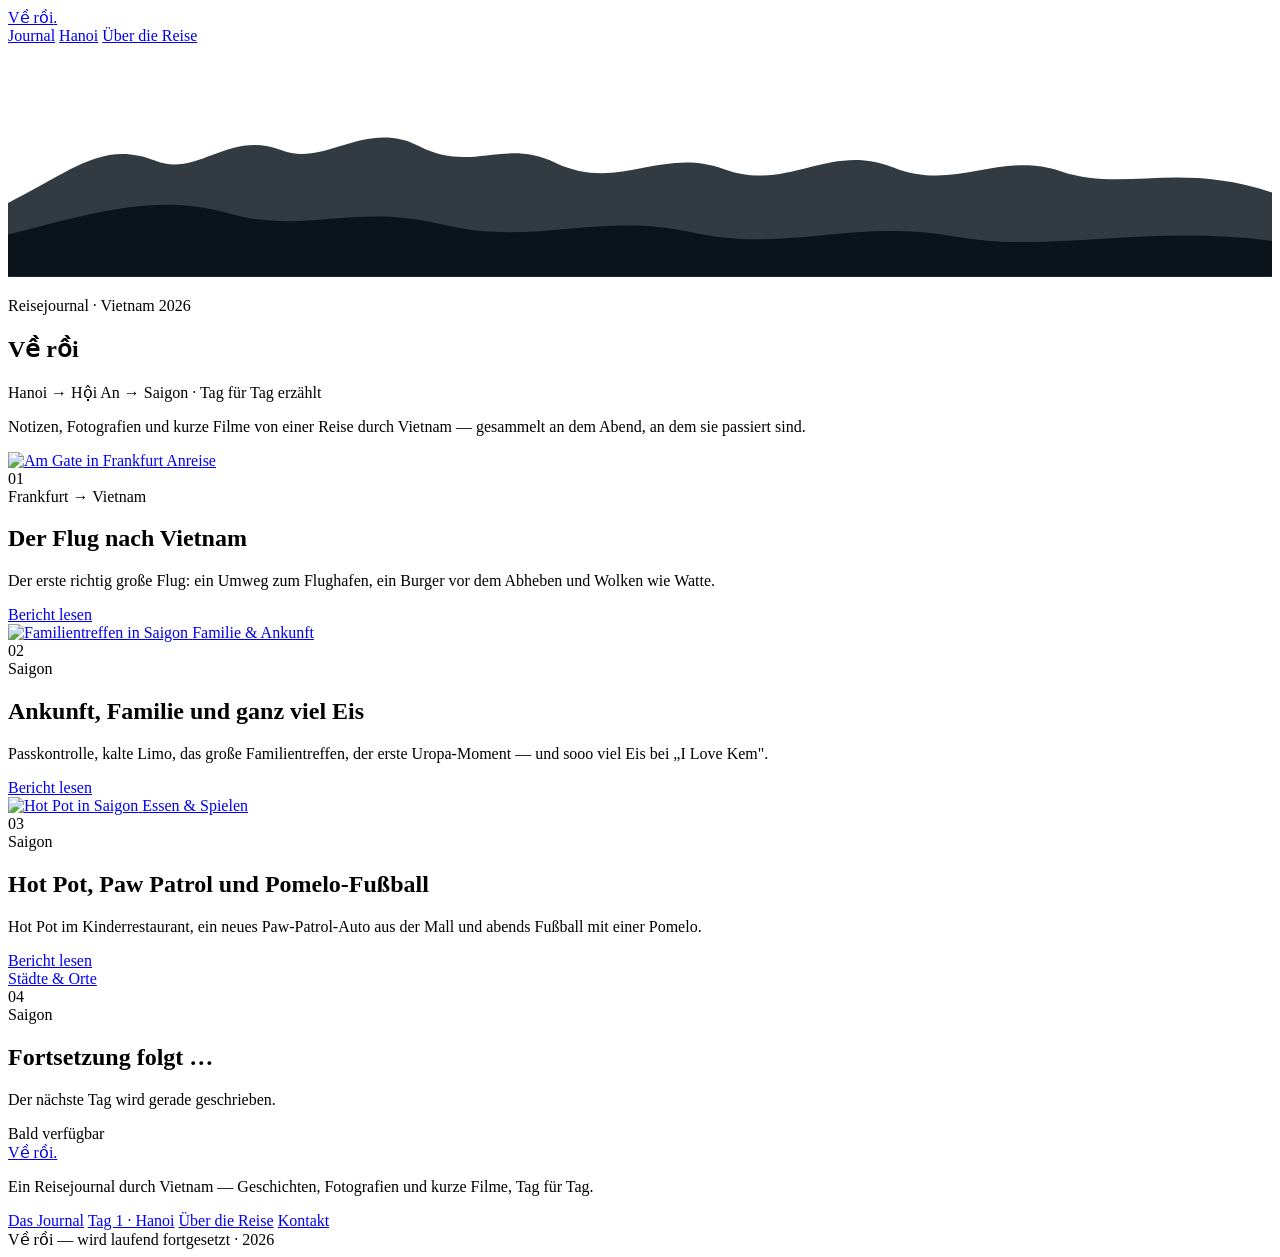
==== index.html @ bb42145f "Rename index 2.html to index.html" ====
<!DOCTYPE html>
<html lang="de">
<head>
<meta charset="UTF-8">
<meta name="viewport" content="width=device-width, initial-scale=1.0">
<title>Về rồi — Ein Reisejournal aus Vietnam</title>
<meta name="description" content="Tag für Tag durch Vietnam — Geschichten, Fotografien und kurze Filme von unterwegs.">
<link rel="stylesheet" href="style.css">
</head>
<body>

<header class="site-header">
  <div class="header-inner">
    <a class="wordmark" href="index.html">Về rồi<span class="dot">.</span></a>
    <nav class="main-nav">
      <a href="#journal">Journal</a>
      <a href="day-01.html">Hanoi</a>
      <a href="#footer">Über die Reise</a>
    </nav>
  </div>
</header>

<section class="hero">
  <div class="hero-figure">
    <svg class="karst" viewBox="0 0 1200 220" preserveAspectRatio="xMidYMax slice" xmlns="http://www.w3.org/2000/svg">
      <path d="M0,220 L0,150 C60,120 90,90 140,110 C180,126 210,80 260,100 C300,116 340,70 390,96 C440,122 470,88 520,112 C580,140 620,96 680,118 C740,140 780,92 840,116 C900,140 940,100 1000,120 C1060,140 1110,110 1200,140 L1200,220 Z" fill="#0F1922" opacity="0.85"/>
      <path d="M0,220 L0,180 C80,160 140,140 210,160 C280,180 330,150 410,170 C500,192 560,158 650,178 C740,198 800,164 900,182 C990,198 1080,170 1200,186 L1200,220 Z" fill="#0B141B"/>
    </svg>
  </div>
  <div class="hero-caption">
    <p class="eyebrow">Reisejournal · Vietnam 2026</p>
    <h1>Về rồi</h1>
    <p class="place-date">Hanoi → Hội An → Saigon · Tag für Tag erzählt</p>
  </div>
</section>

<section class="intro wrap">
  <p>Notizen, Fotografien und kurze Filme von einer Reise durch Vietnam — gesammelt an dem Abend, an dem sie passiert sind.</p>
  <div class="rule-sm"></div>
</section>

<main class="wrap journal" id="journal">

  <article class="journal-item">
    <a class="ji-figure tone-a" href="day-01.html">
      <img src="tag01-flughafen-gate.jpg" alt="Am Gate in Frankfurt">
      <span class="tagcap">Anreise</span>
    </a>
    <div class="ji-body">
      <div class="ji-num">01</div>
      <div class="ji-place">Frankfurt → Vietnam</div>
      <h2>Der Flug nach Vietnam</h2>
      <p>Der erste richtig große Flug: ein Umweg zum Flughafen, ein Burger vor dem Abheben und Wolken wie Watte.</p>
      <a class="read-link" href="day-01.html">Bericht lesen</a>
    </div>
  </article>

  <article class="journal-item">
    <a class="ji-figure tone-b" href="day-02.html">
      <img src="tag02-familientreffen.jpg" alt="Familientreffen in Saigon">
      <span class="tagcap">Familie & Ankunft</span>
    </a>
    <div class="ji-body">
      <div class="ji-num">02</div>
      <div class="ji-place">Saigon</div>
      <h2>Ankunft, Familie und ganz viel Eis</h2>
      <p>Passkontrolle, kalte Limo, das große Familientreffen, der erste Uropa-Moment — und sooo viel Eis bei „I Love Kem".</p>
      <a class="read-link" href="day-02.html">Bericht lesen</a>
    </div>
  </article>

  <article class="journal-item">
    <a class="ji-figure tone-c" href="day-03.html">
      <img src="tag03-hotpot-dampf.jpg" alt="Hot Pot in Saigon">
      <span class="tagcap">Essen & Spielen</span>
    </a>
    <div class="ji-body">
      <div class="ji-num">03</div>
      <div class="ji-place">Saigon</div>
      <h2>Hot Pot, Paw Patrol und Pomelo-Fußball</h2>
      <p>Hot Pot im Kinderrestaurant, ein neues Paw-Patrol-Auto aus der Mall und abends Fußball mit einer Pomelo.</p>
      <a class="read-link" href="day-03.html">Bericht lesen</a>
    </div>
  </article>

  <article class="journal-item">
    <a class="ji-figure tone-a" href="#"><span class="tagcap">Städte & Orte</span></a>
    <div class="ji-body">
      <div class="ji-num">04</div>
      <div class="ji-place">Saigon</div>
      <h2>Fortsetzung folgt …</h2>
      <p>Der nächste Tag wird gerade geschrieben.</p>
      <span class="read-link soon">Bald verfügbar</span>
    </div>
  </article>

</main>

<footer class="site-footer" id="footer">
  <div class="footer-inner">
    <div>
      <a class="wordmark" href="index.html">Về rồi<span style="color:var(--gold)">.</span></a>
      <p>Ein Reisejournal durch Vietnam — Geschichten, Fotografien und kurze Filme, Tag für Tag.</p>
    </div>
    <div class="footer-links">
      <a href="#journal">Das Journal</a>
      <a href="day-01.html">Tag 1 · Hanoi</a>
      <a href="#">Über die Reise</a>
      <a href="#">Kontakt</a>
    </div>
  </div>
  <div class="footer-bottom">Về rồi — wird laufend fortgesetzt · 2026</div>
</footer>

<script src="main.js"></script>
</body>
</html>
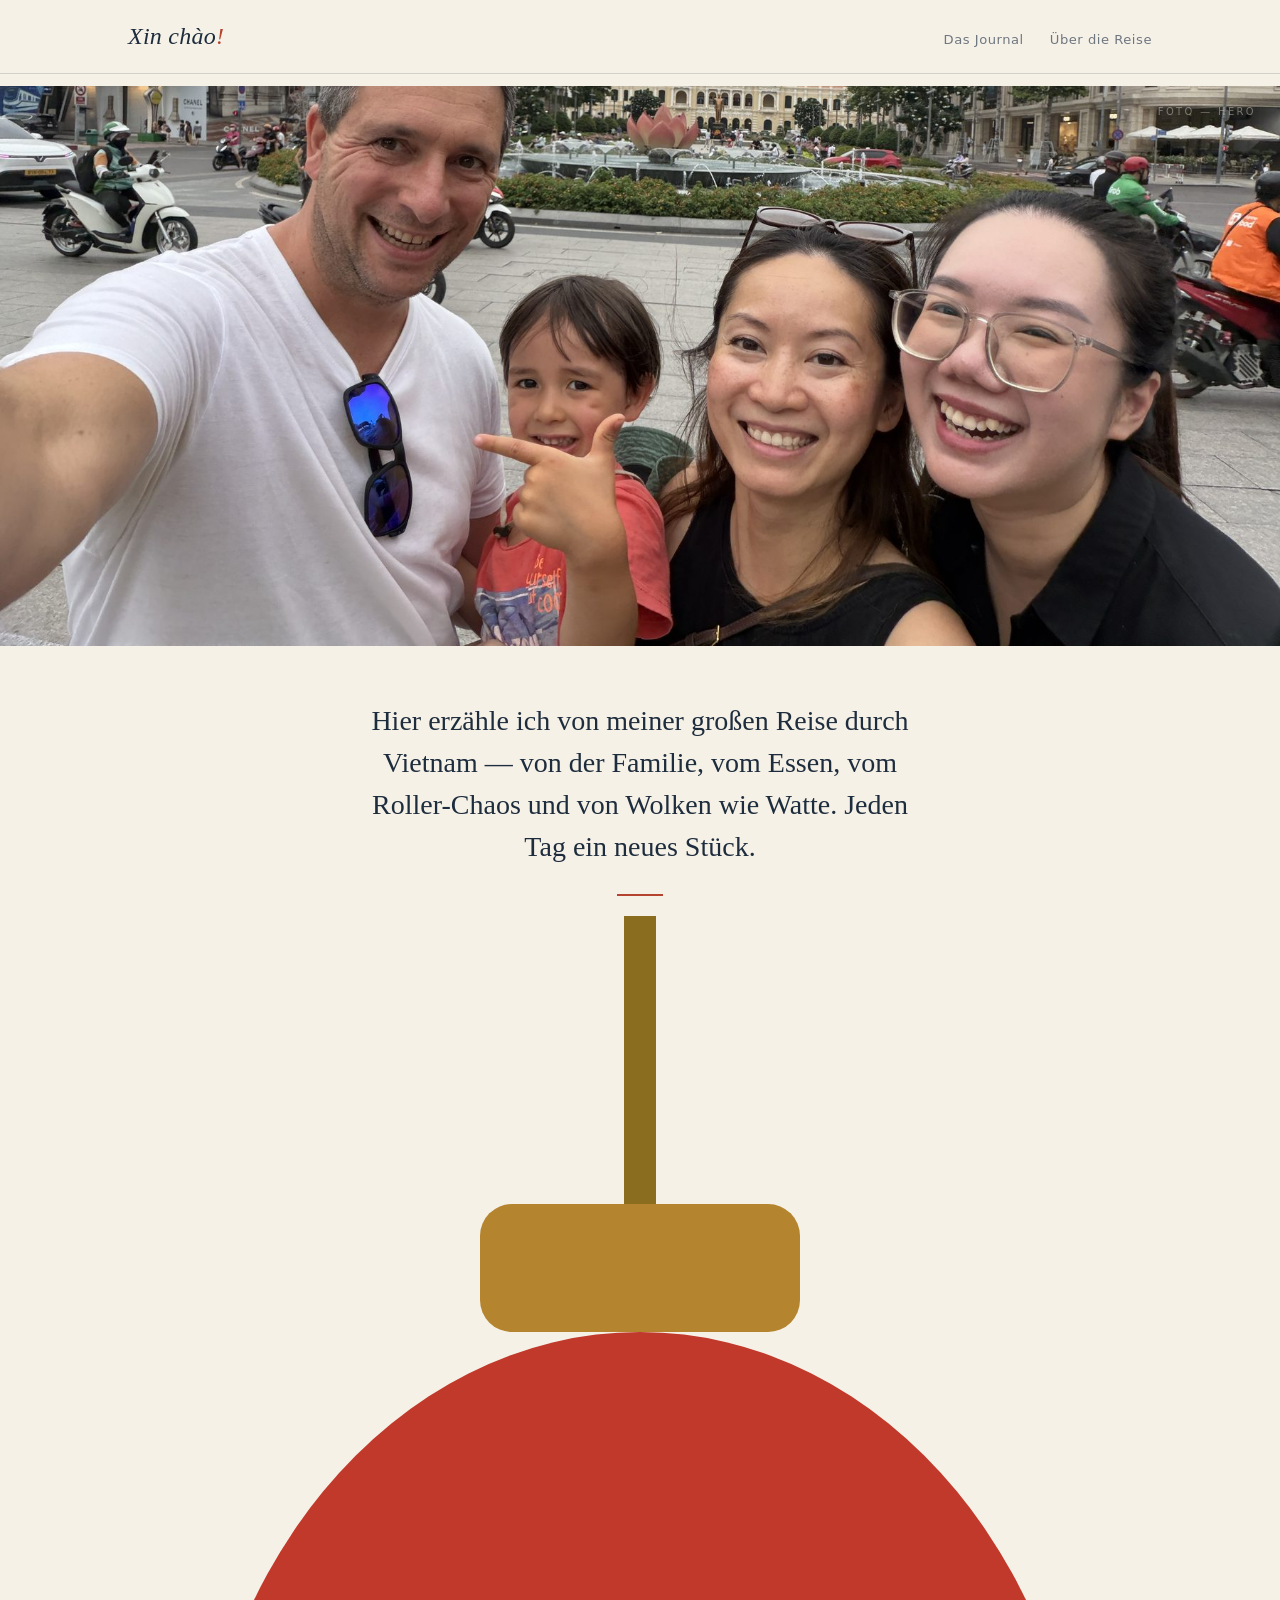
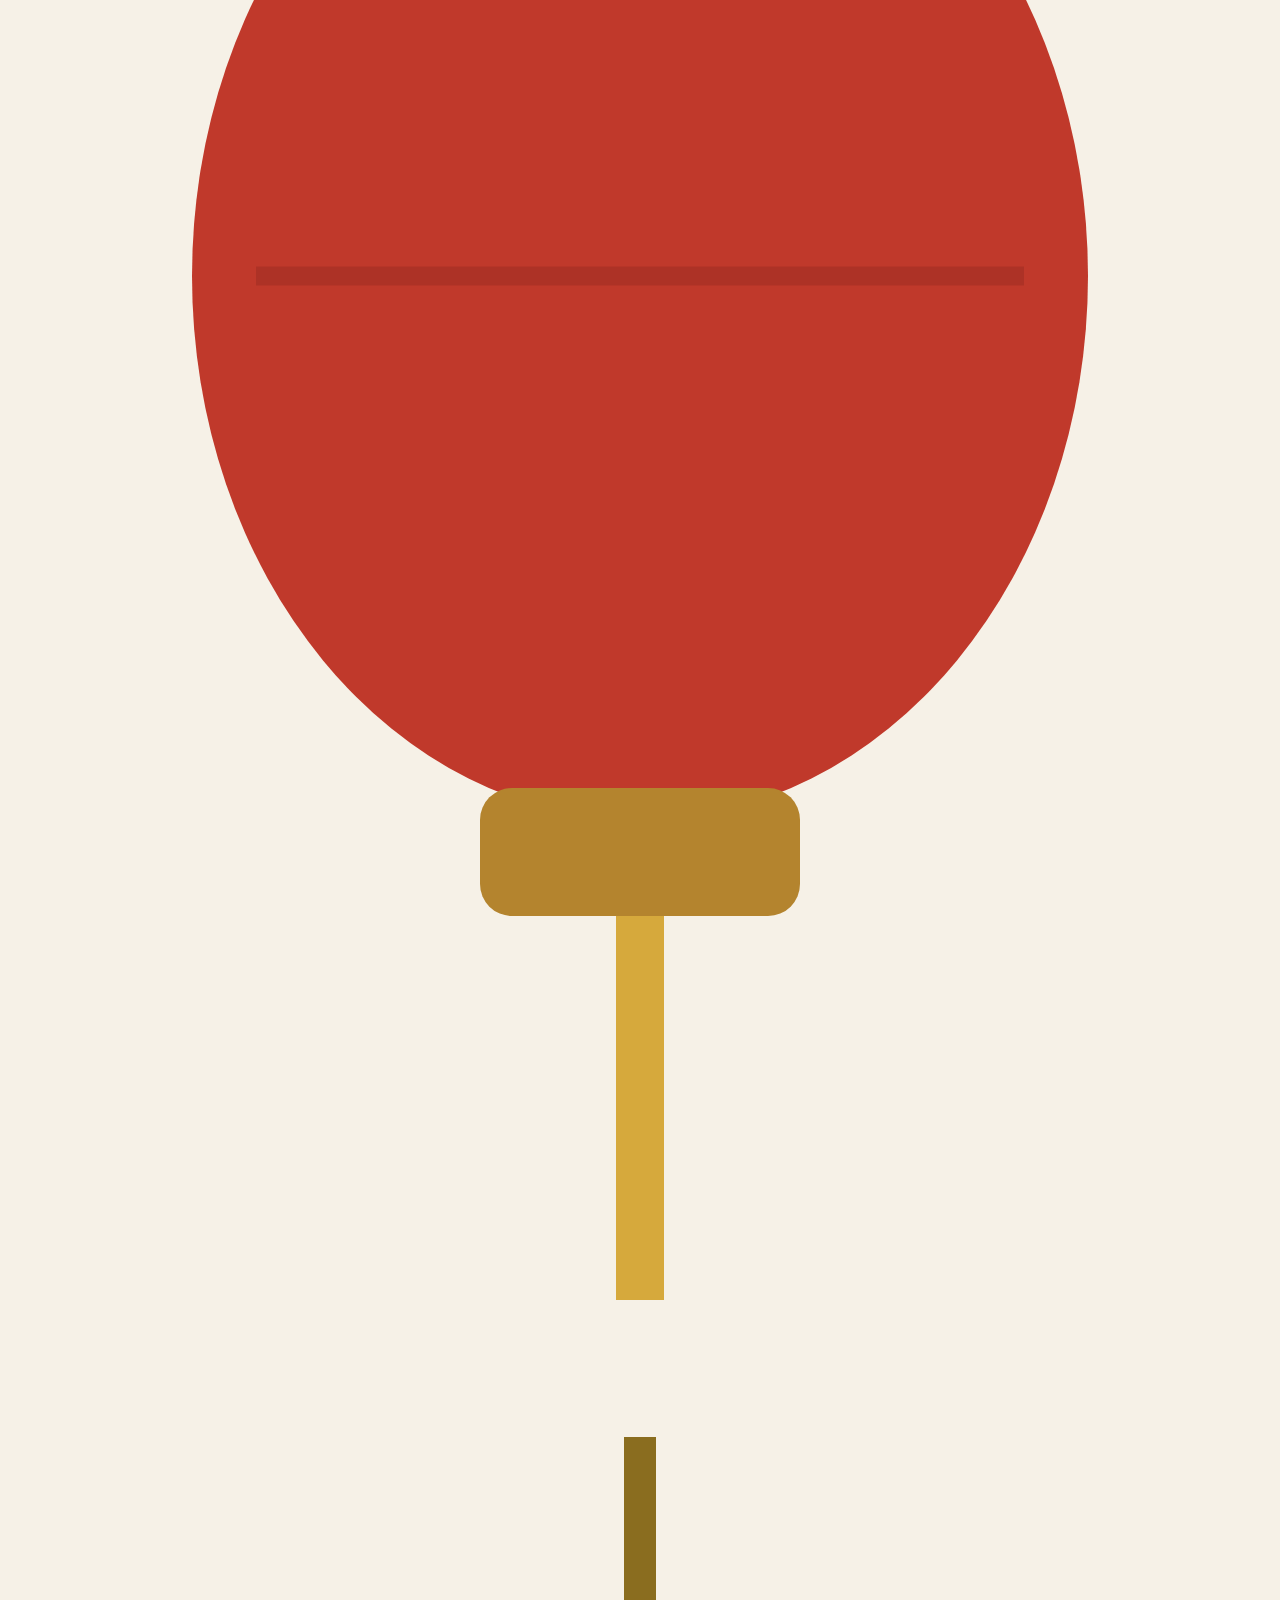
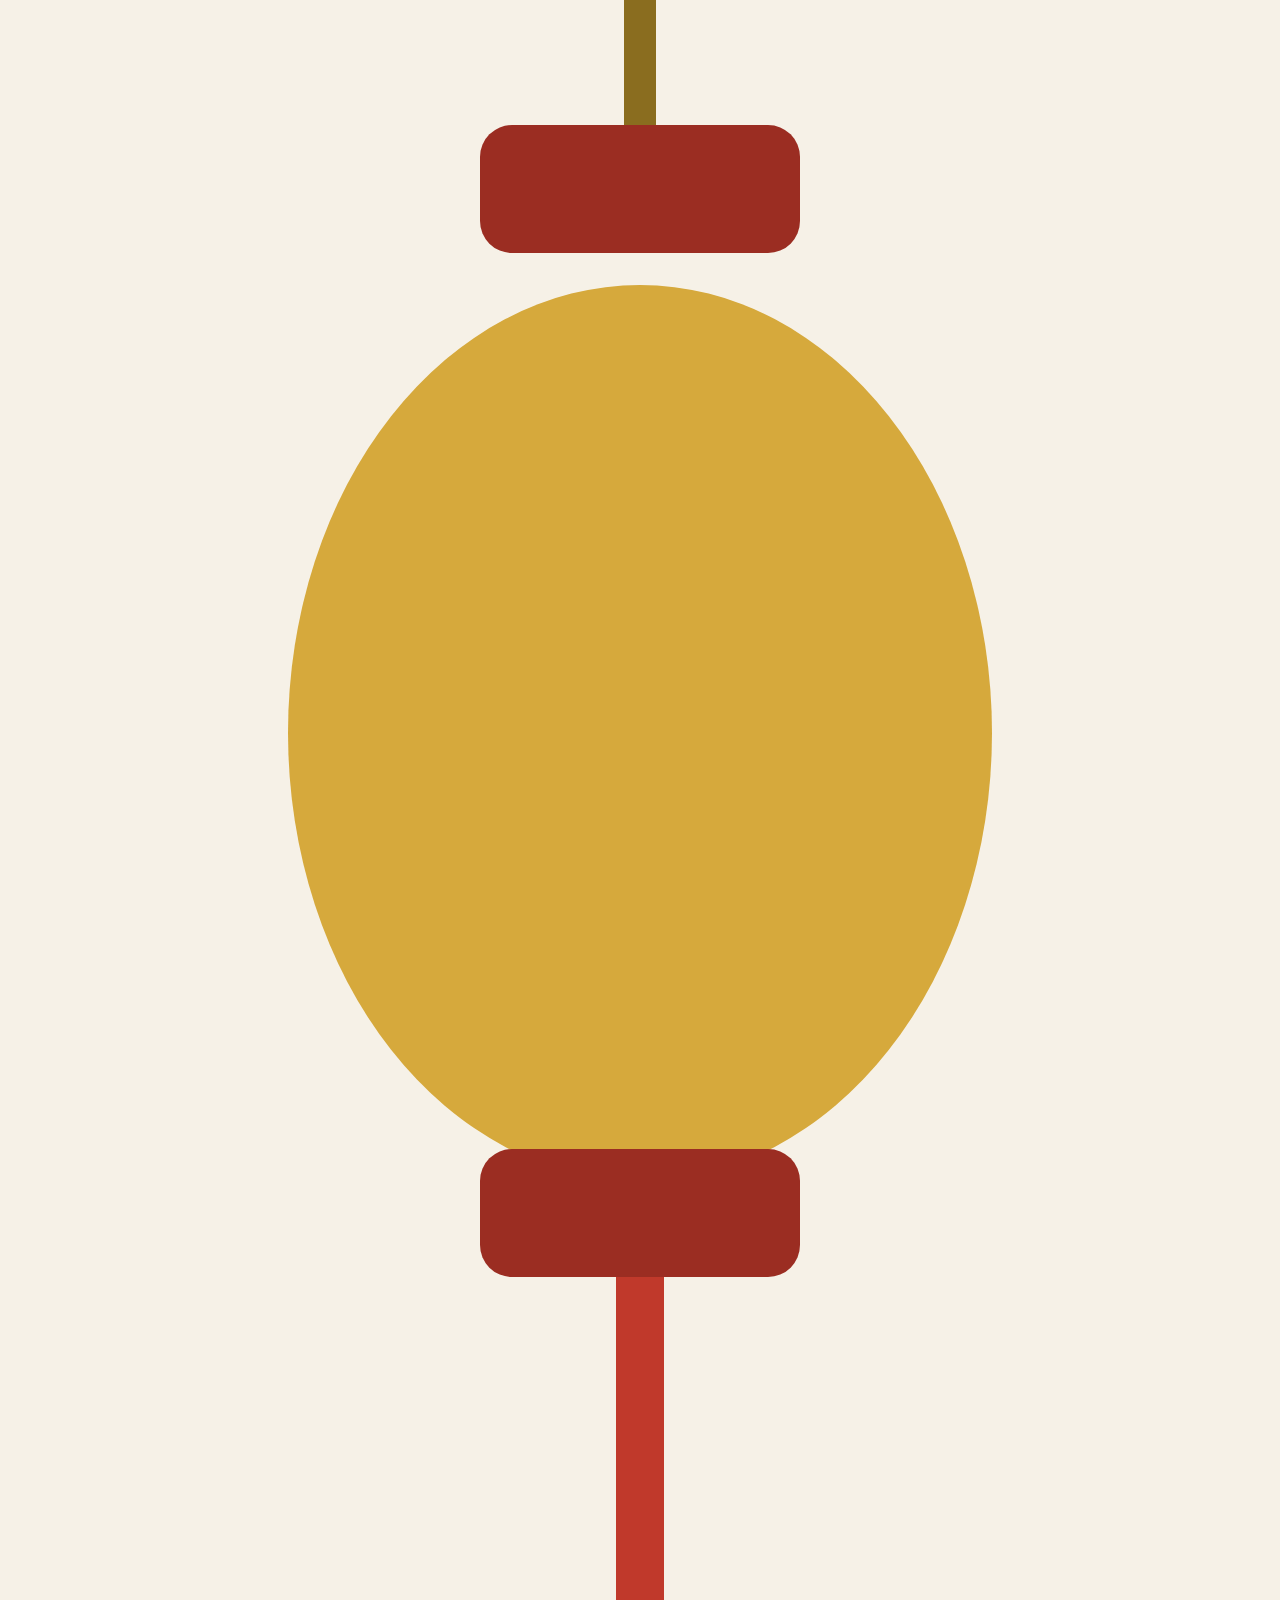
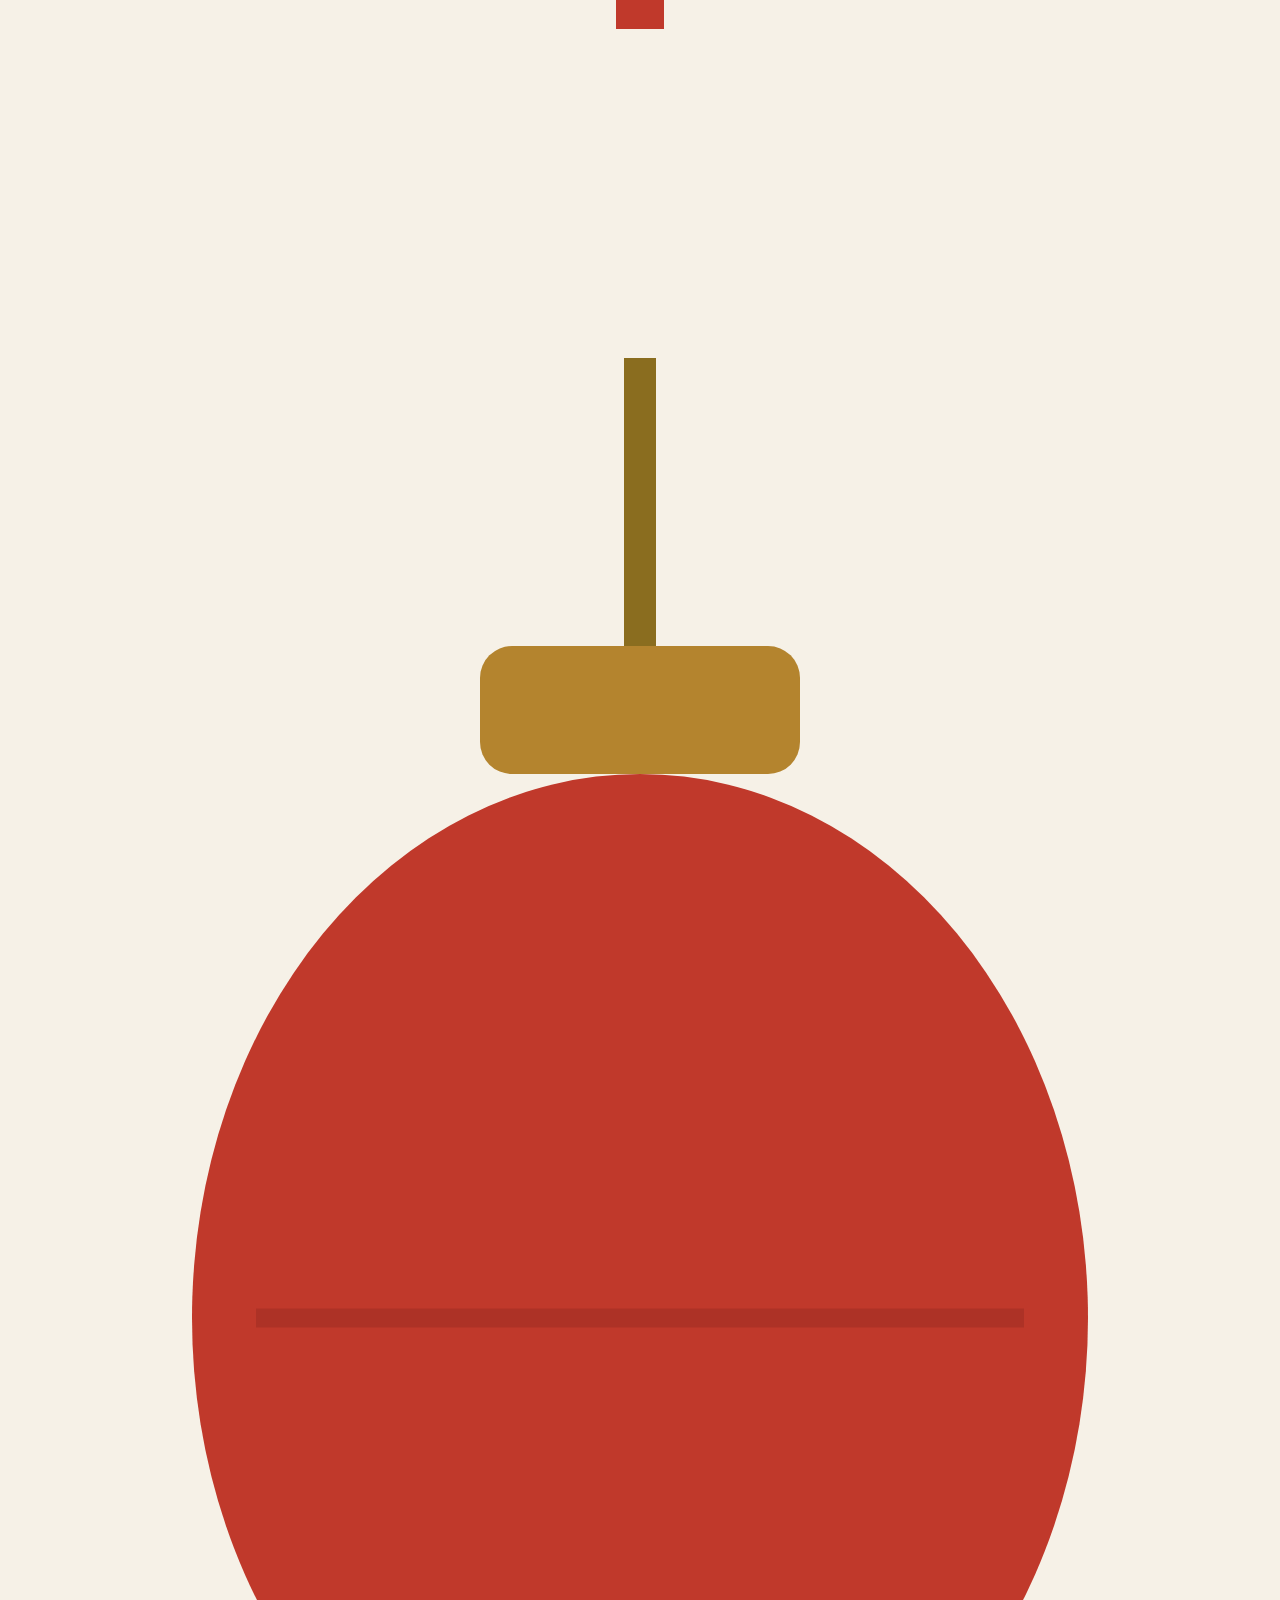
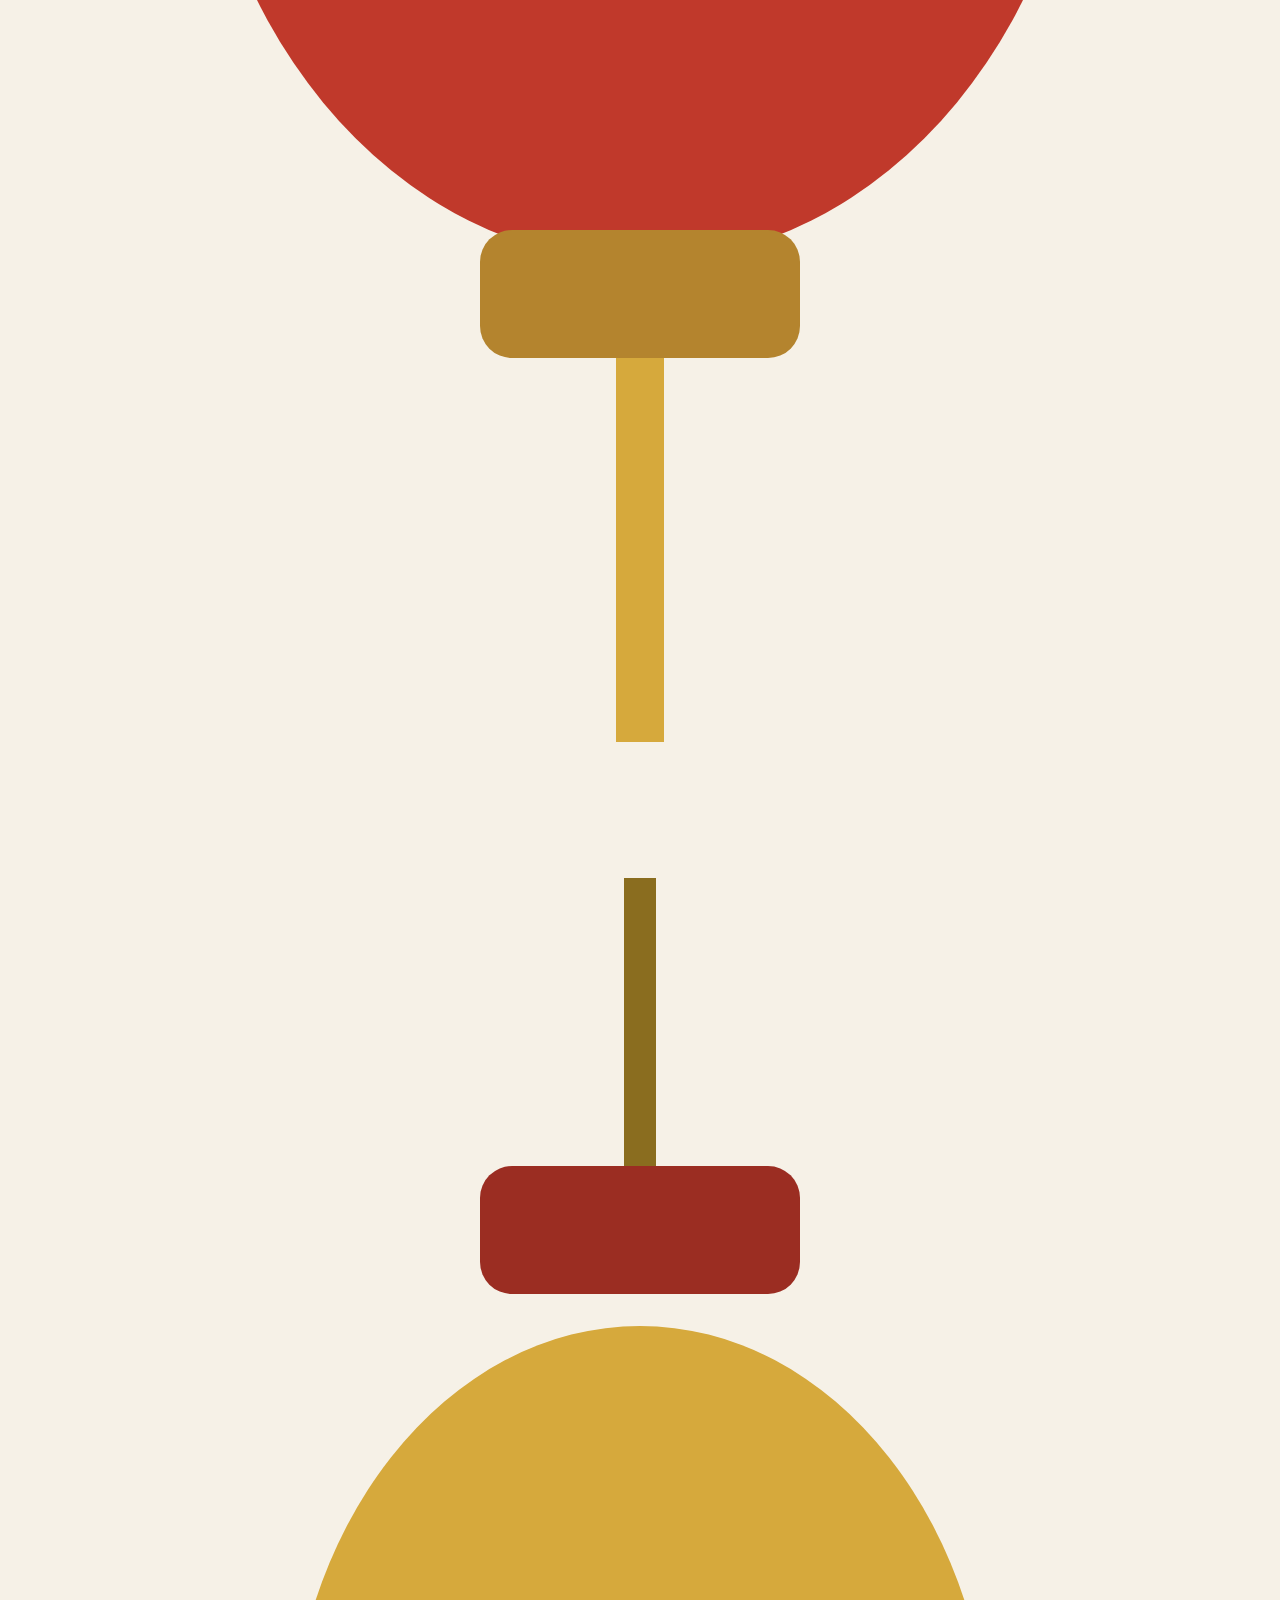
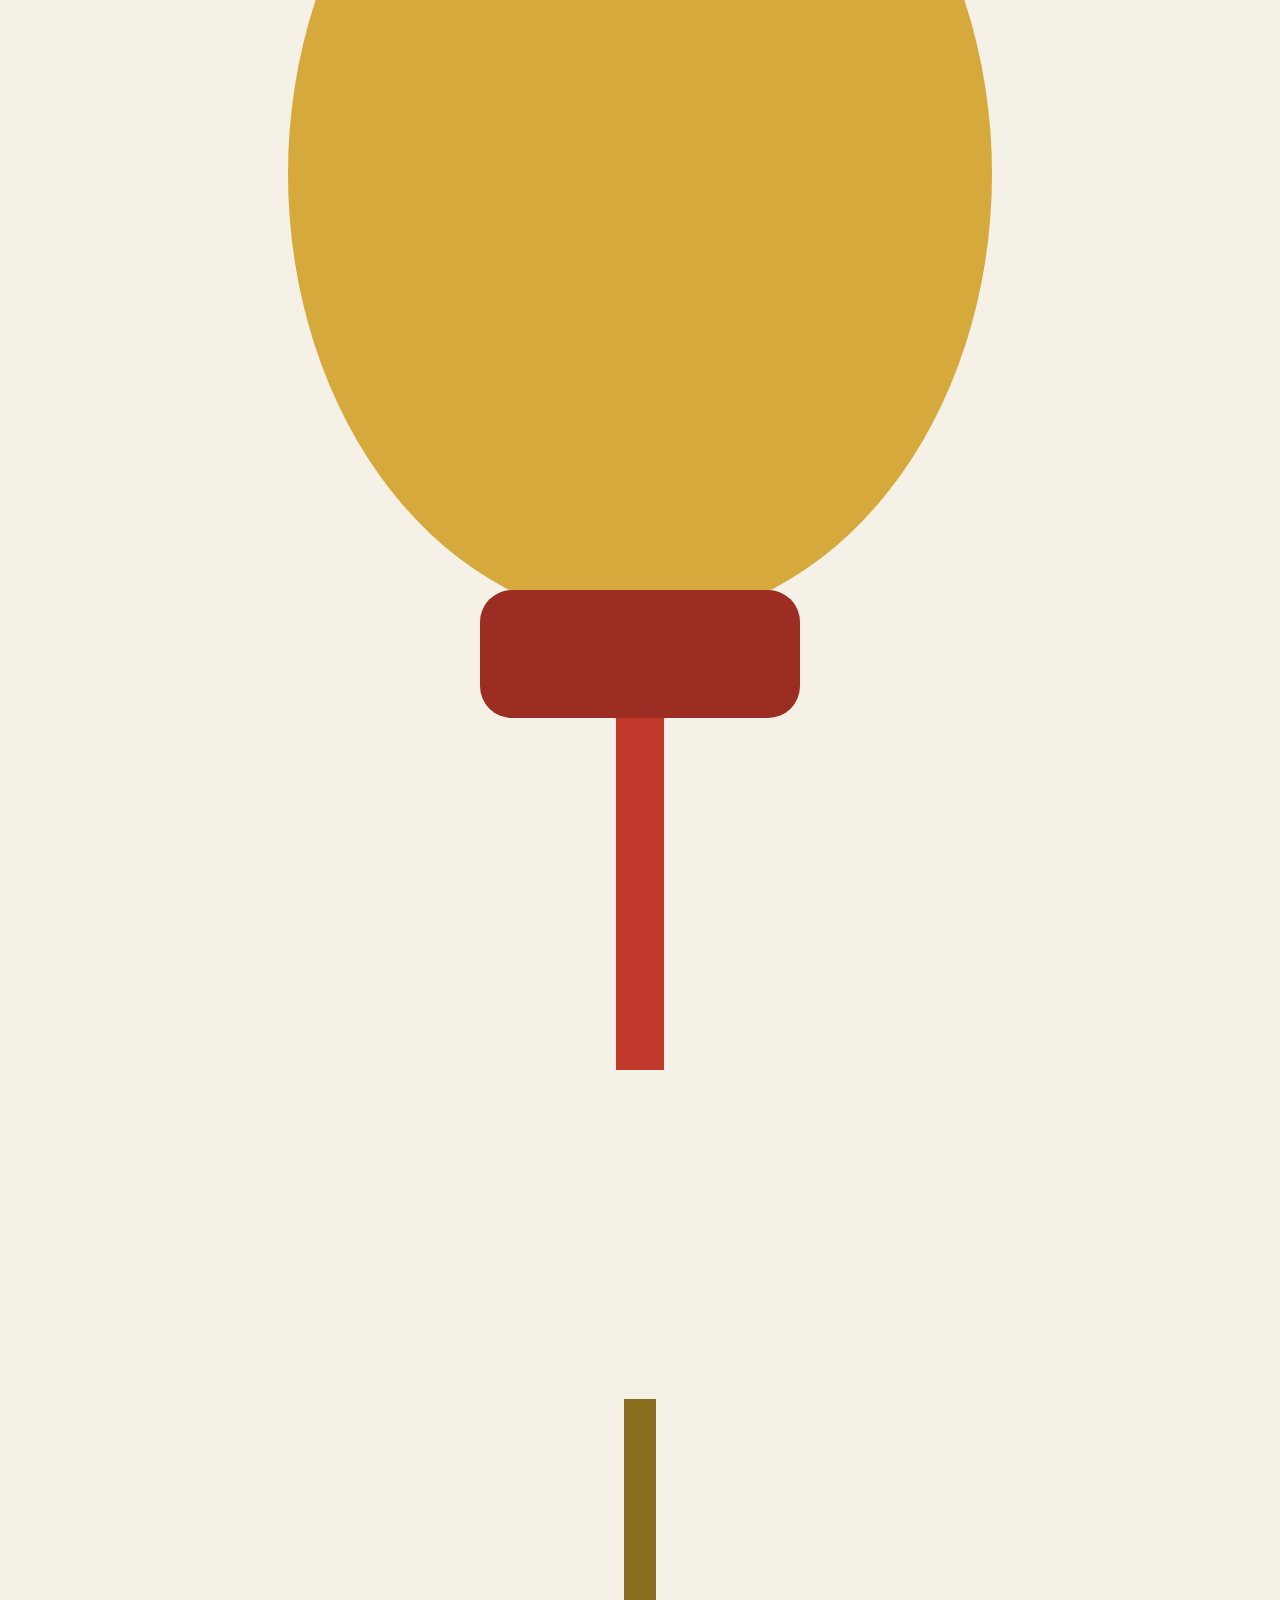
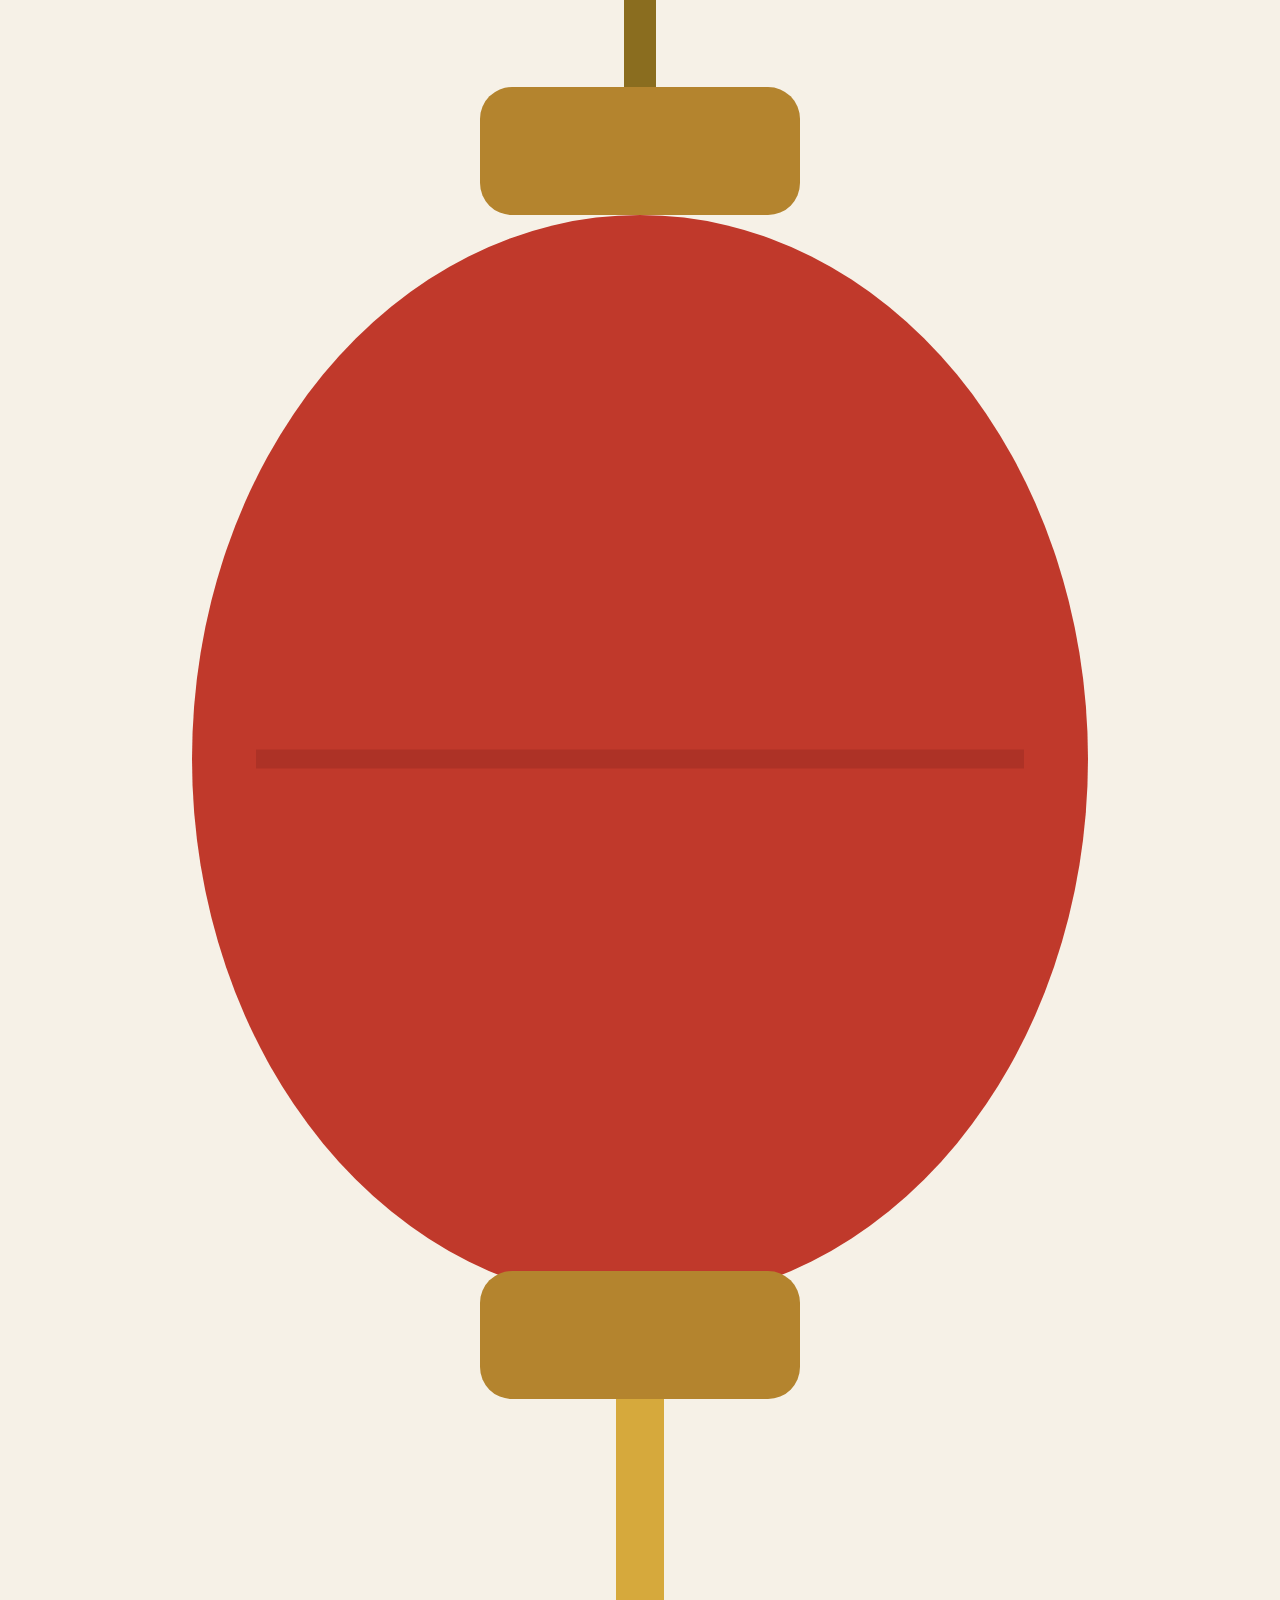
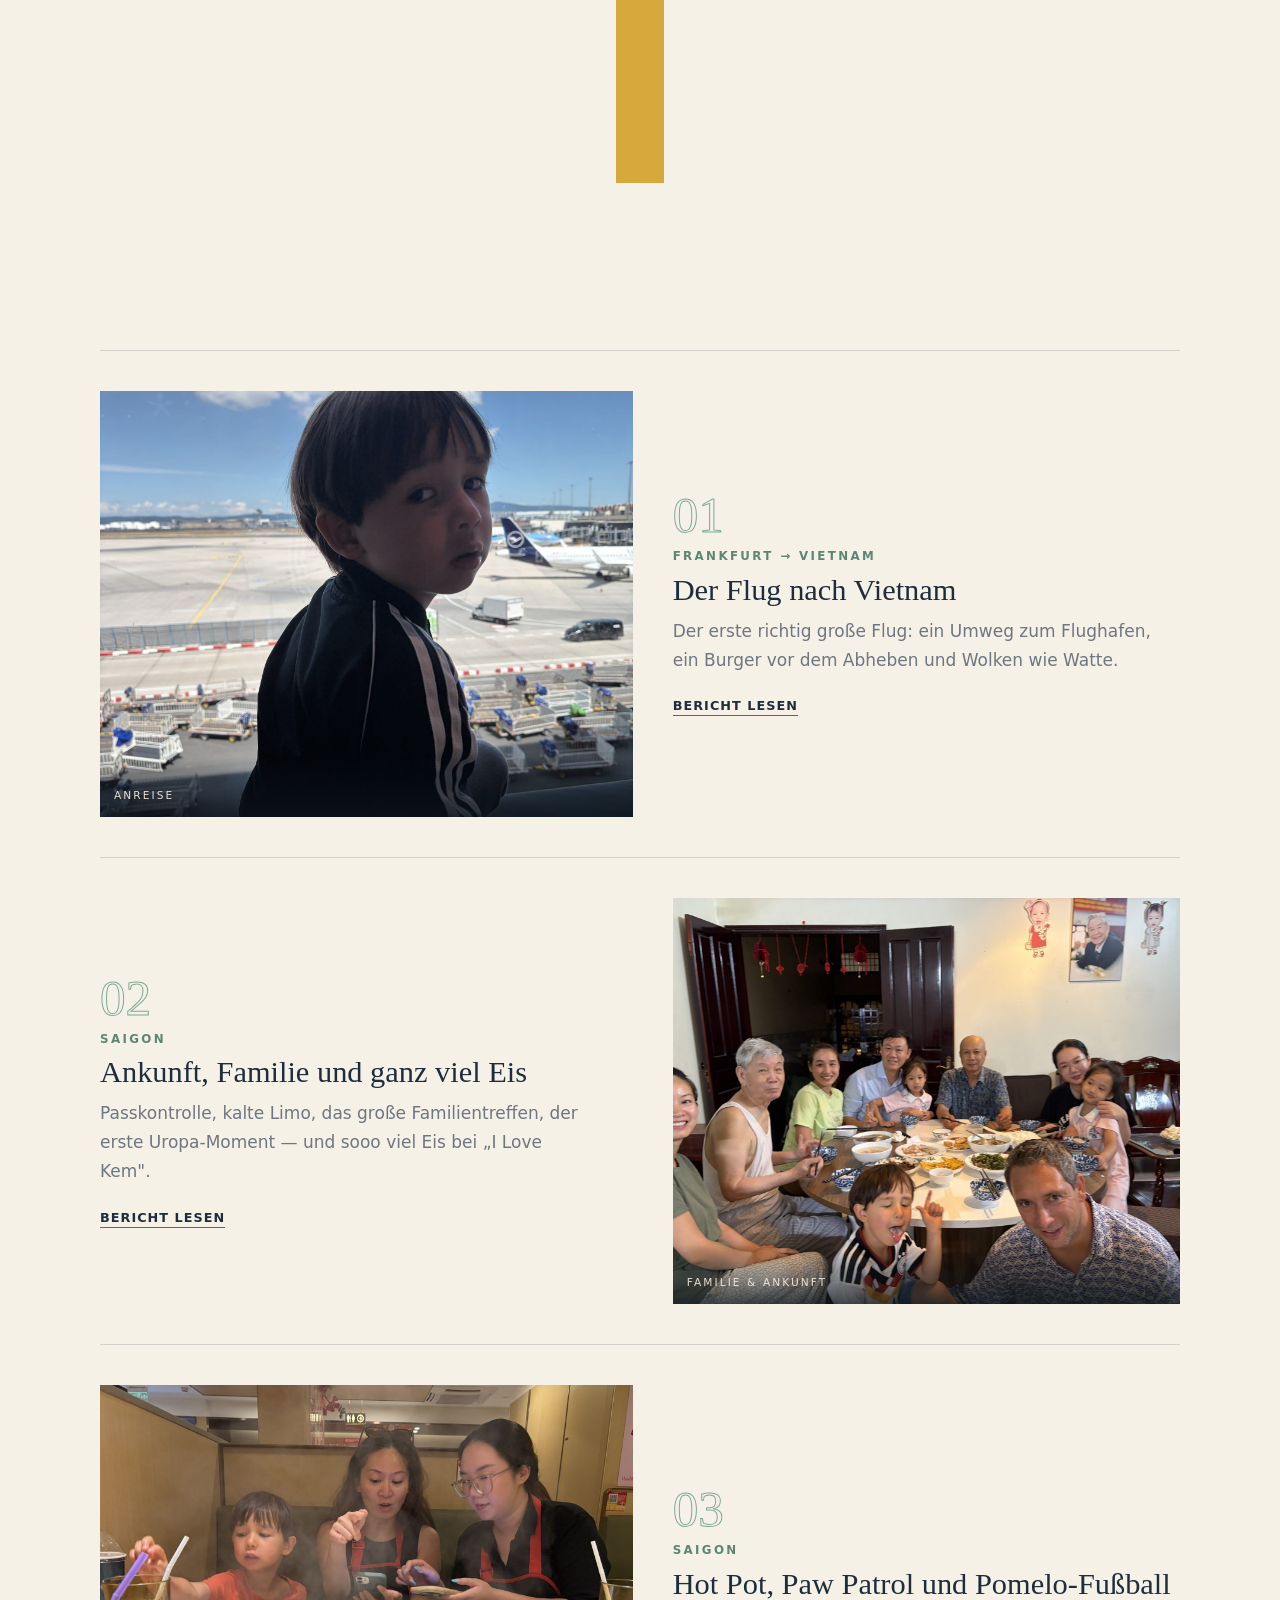
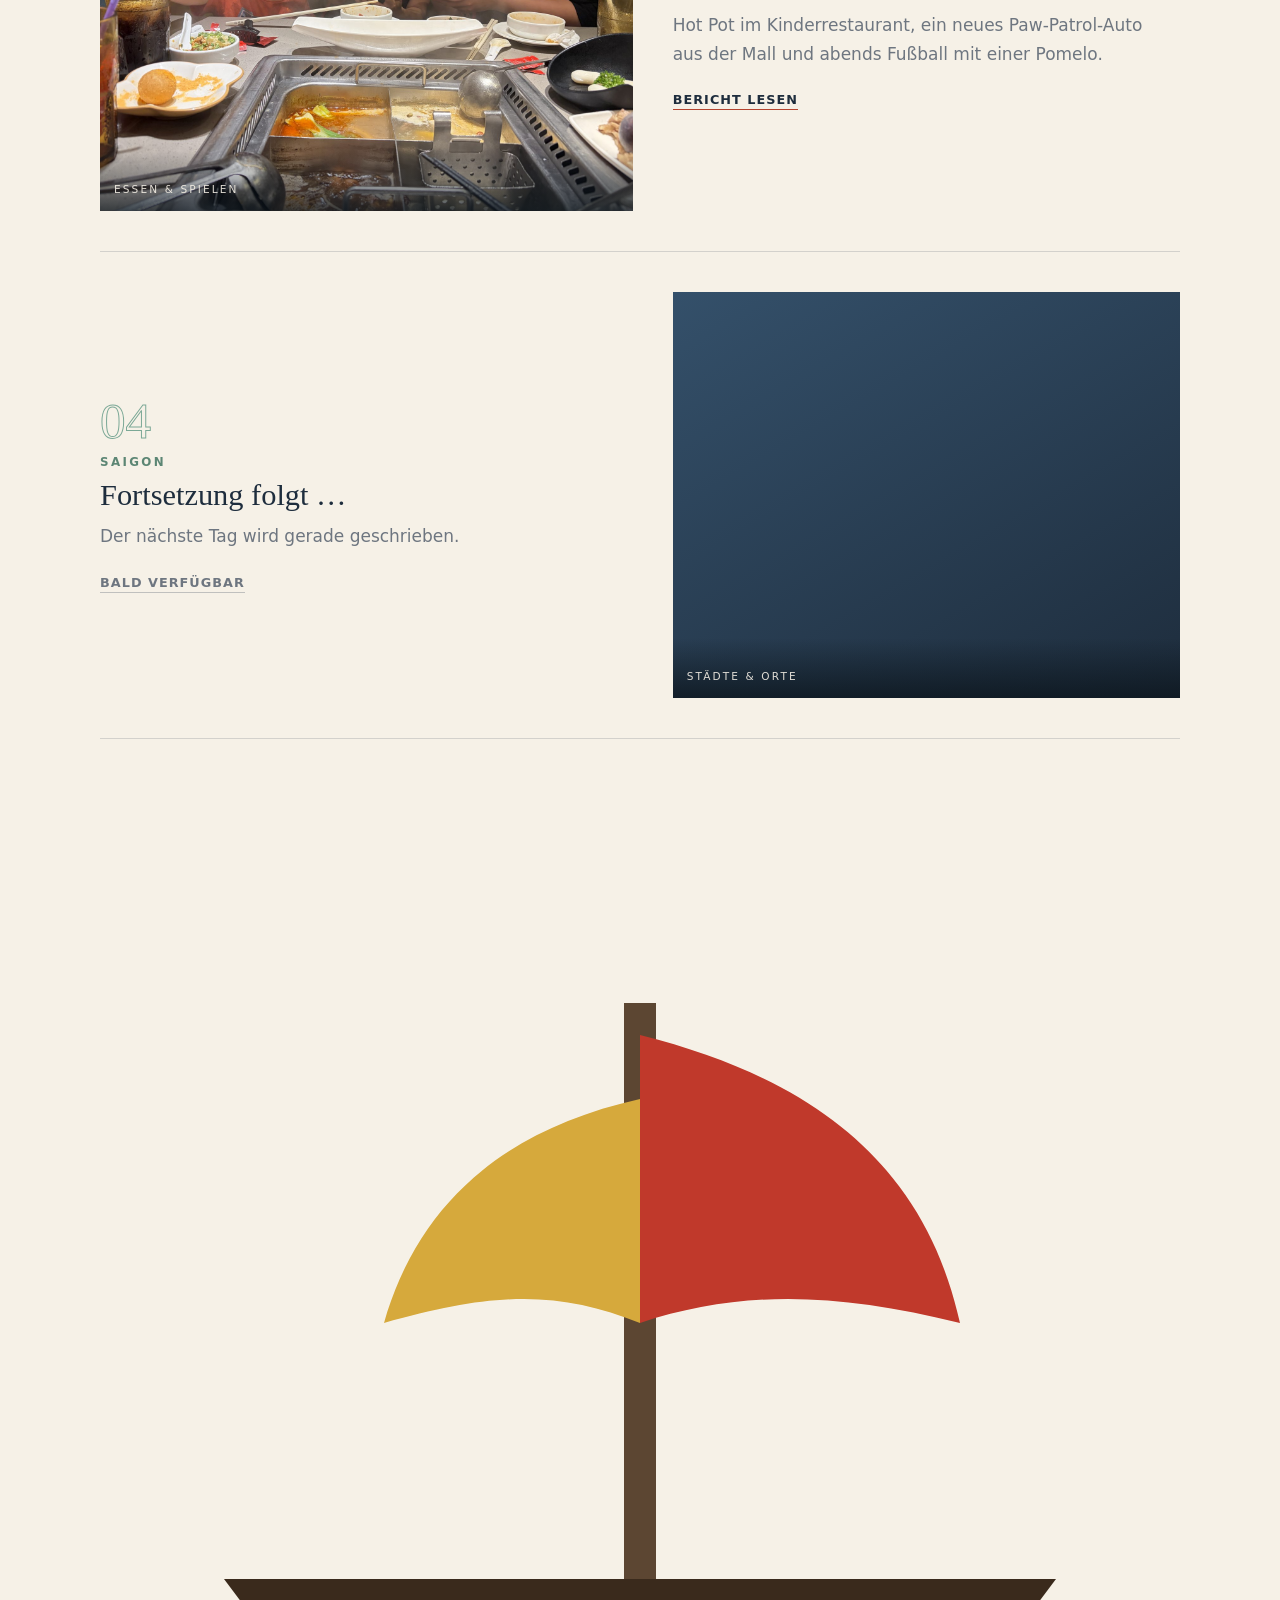
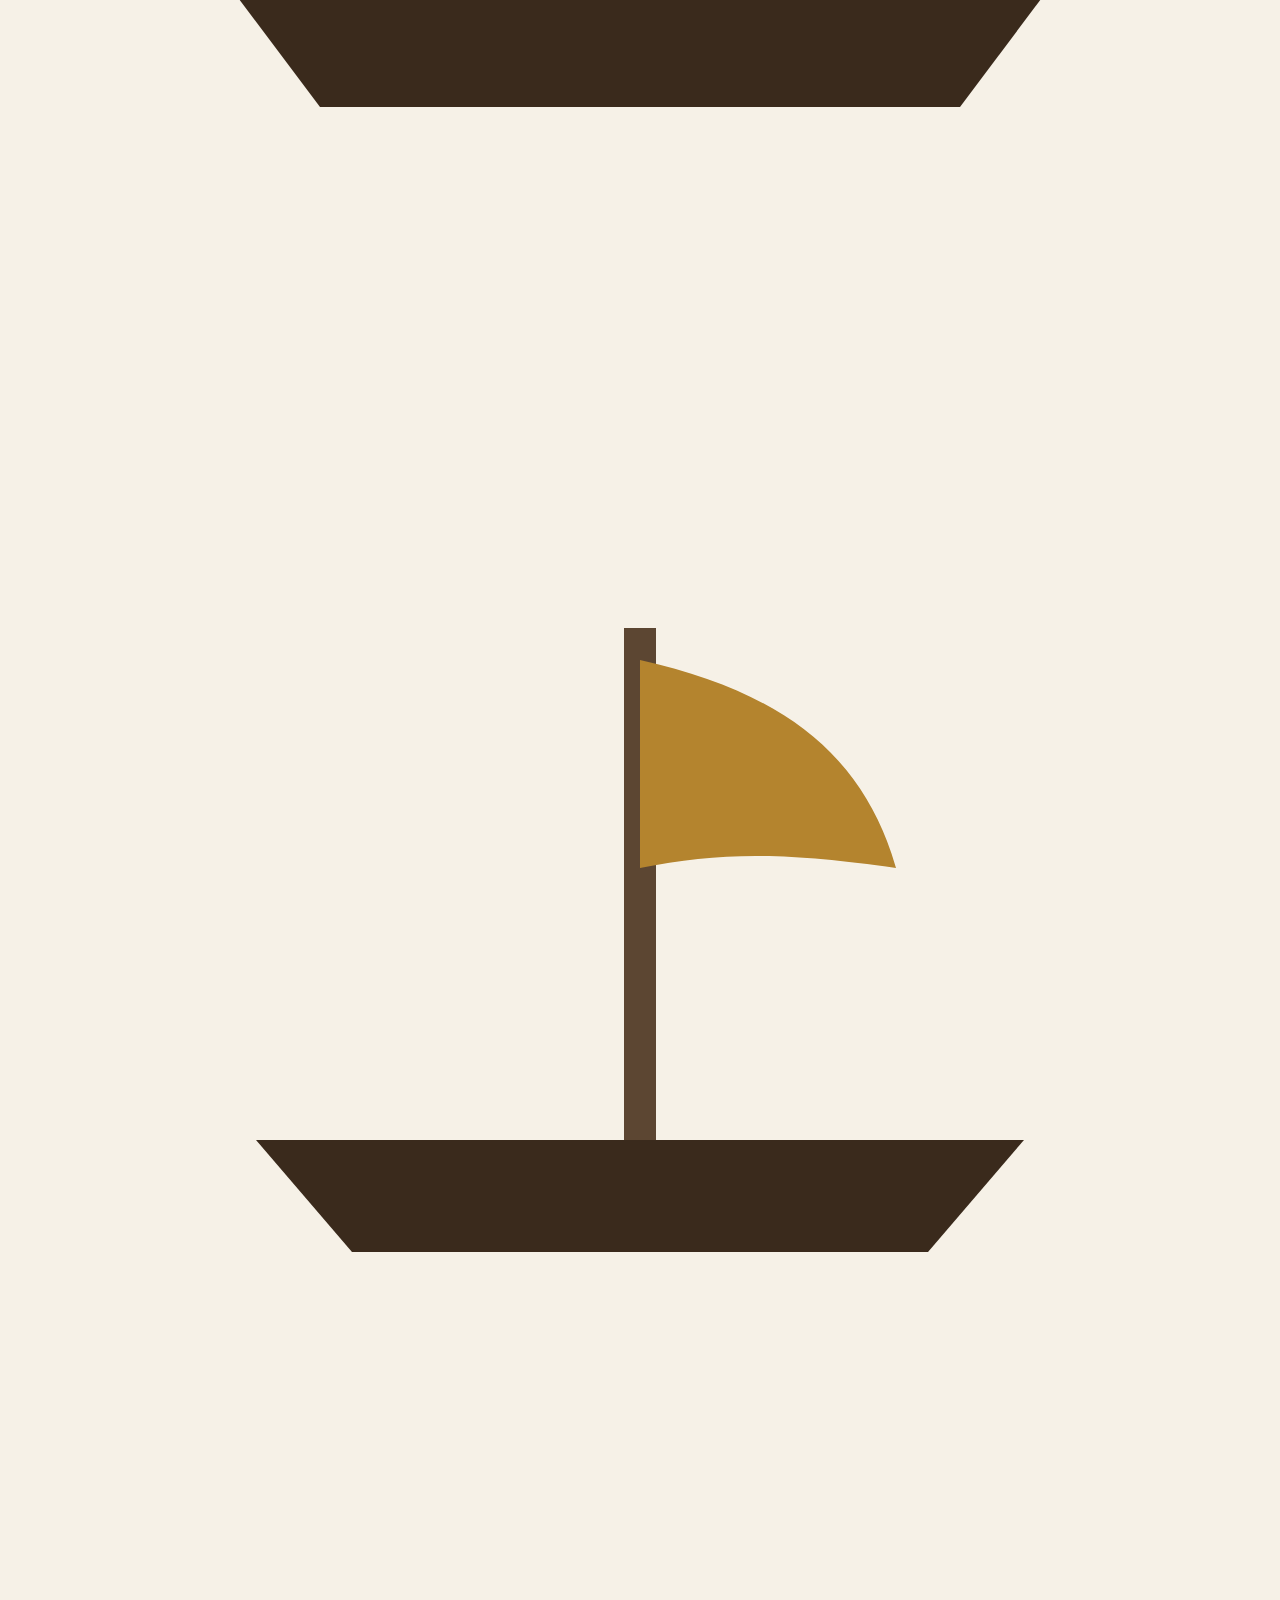
==== commit 34316f4f: "index.html aktualisieren" ====
--- a/index.html
+++ b/index.html
@@ -11,10 +11,9 @@
 
 <header class="site-header">
   <div class="header-inner">
-    <a class="wordmark" href="index.html">Về rồi<span class="dot">.</span></a>
+    <a class="wordmark" href="index.html">Xin chào<span class="dot">!</span></a>
     <nav class="main-nav">
-      <a href="#journal">Journal</a>
-      <a href="day-01.html">Hanoi</a>
+      <a href="#journal">Das Journal</a>
       <a href="#footer">Über die Reise</a>
     </nav>
   </div>
@@ -22,22 +21,27 @@
 
 <section class="hero">
   <div class="hero-figure">
-    <svg class="karst" viewBox="0 0 1200 220" preserveAspectRatio="xMidYMax slice" xmlns="http://www.w3.org/2000/svg">
-      <path d="M0,220 L0,150 C60,120 90,90 140,110 C180,126 210,80 260,100 C300,116 340,70 390,96 C440,122 470,88 520,112 C580,140 620,96 680,118 C740,140 780,92 840,116 C900,140 940,100 1000,120 C1060,140 1110,110 1200,140 L1200,220 Z" fill="#0F1922" opacity="0.85"/>
-      <path d="M0,220 L0,180 C80,160 140,140 210,160 C280,180 330,150 410,170 C500,192 560,158 650,178 C740,198 800,164 900,182 C990,198 1080,170 1200,186 L1200,220 Z" fill="#0B141B"/>
-    </svg>
-  </div>
-  <div class="hero-caption">
-    <p class="eyebrow">Reisejournal · Vietnam 2026</p>
-    <h1>Về rồi</h1>
-    <p class="place-date">Hanoi → Hội An → Saigon · Tag für Tag erzählt</p>
+    <img src="tag03-rex-hotel-saigon.jpg" alt="Unsere Familie mitten in Saigon">
+    <div class="hero-caption">
+      <p class="eyebrow">Reisetagebuch · Vietnam 2026</p>
+      <h1>Về rồi<span class="star">✦</span></h1>
+      <p class="place-date">Meine große Reise nach Vietnam — Tag für Tag erzählt</p>
+    </div>
   </div>
 </section>
 
 <section class="intro wrap">
-  <p>Notizen, Fotografien und kurze Filme von einer Reise durch Vietnam — gesammelt an dem Abend, an dem sie passiert sind.</p>
+  <p>Hier erzähle ich von meiner großen Reise durch Vietnam — von der Familie, vom Essen, vom Roller-Chaos und von Wolken wie Watte. Jeden Tag ein neues Stück.</p>
   <div class="rule-sm"></div>
 </section>
+
+<div class="lantern-row" aria-hidden="true">
+  <svg class="lantern lantern-red" viewBox="0 0 40 66"><line x1="20" y1="0" x2="20" y2="10" stroke="#8a6d1f" stroke-width="1"/><rect x="15" y="9" width="10" height="4" rx="1" fill="#B4842E"/><ellipse class="body" cx="20" cy="30" rx="14" ry="17" fill="#C0392B"/><path class="body" d="M8 30h24" stroke="#9B2D22" stroke-width="0.6" opacity="0.5"/><rect x="15" y="46" width="10" height="4" rx="1" fill="#B4842E"/><line x1="20" y1="50" x2="20" y2="62" stroke="#D6A93C" stroke-width="1.5"/></svg>
+  <svg class="lantern lantern-gold" viewBox="0 0 40 66"><line x1="20" y1="0" x2="20" y2="10" stroke="#8a6d1f" stroke-width="1"/><rect x="15" y="9" width="10" height="4" rx="1" fill="#9B2D22"/><ellipse class="body" cx="20" cy="28" rx="11" ry="14" fill="#D6A93C"/><rect x="15" y="41" width="10" height="4" rx="1" fill="#9B2D22"/><line x1="20" y1="45" x2="20" y2="56" stroke="#C0392B" stroke-width="1.5"/></svg>
+  <svg class="lantern lantern-red" viewBox="0 0 40 66"><line x1="20" y1="0" x2="20" y2="10" stroke="#8a6d1f" stroke-width="1"/><rect x="15" y="9" width="10" height="4" rx="1" fill="#B4842E"/><ellipse class="body" cx="20" cy="30" rx="14" ry="17" fill="#C0392B"/><path class="body" d="M8 30h24" stroke="#9B2D22" stroke-width="0.6" opacity="0.5"/><rect x="15" y="46" width="10" height="4" rx="1" fill="#B4842E"/><line x1="20" y1="50" x2="20" y2="62" stroke="#D6A93C" stroke-width="1.5"/></svg>
+  <svg class="lantern lantern-gold" viewBox="0 0 40 66"><line x1="20" y1="0" x2="20" y2="10" stroke="#8a6d1f" stroke-width="1"/><rect x="15" y="9" width="10" height="4" rx="1" fill="#9B2D22"/><ellipse class="body" cx="20" cy="28" rx="11" ry="14" fill="#D6A93C"/><rect x="15" y="41" width="10" height="4" rx="1" fill="#9B2D22"/><line x1="20" y1="45" x2="20" y2="56" stroke="#C0392B" stroke-width="1.5"/></svg>
+  <svg class="lantern lantern-red" viewBox="0 0 40 66"><line x1="20" y1="0" x2="20" y2="10" stroke="#8a6d1f" stroke-width="1"/><rect x="15" y="9" width="10" height="4" rx="1" fill="#B4842E"/><ellipse class="body" cx="20" cy="30" rx="14" ry="17" fill="#C0392B"/><path class="body" d="M8 30h24" stroke="#9B2D22" stroke-width="0.6" opacity="0.5"/><rect x="15" y="46" width="10" height="4" rx="1" fill="#B4842E"/><line x1="20" y1="50" x2="20" y2="62" stroke="#D6A93C" stroke-width="1.5"/></svg>
+</div>
 
 <main class="wrap journal" id="journal">
 
@@ -96,6 +100,13 @@
 
 </main>
 
+<div class="water-scene" aria-hidden="true">
+  <svg class="boat boat1" viewBox="0 0 80 70"><path d="M14 50l6 8h40l6-8z" fill="#3a2a1c"/><path d="M40 50V14" stroke="#5C4632" stroke-width="2"/><path d="M40 16c12 3 18 9 20 18-8-2-14-2-20 0z" fill="#C0392B"/><path d="M40 20c-9 2-14 7-16 14 7-2 11-2 16 0z" fill="#D6A93C"/></svg>
+  <svg class="boat boat2" viewBox="0 0 80 70"><path d="M16 52l6 7h36l6-7z" fill="#3a2a1c"/><path d="M40 52V20" stroke="#5C4632" stroke-width="2"/><path d="M40 22c9 2 14 6 16 13-7-1-11-1-16 0z" fill="#B4842E"/></svg>
+  <svg class="boat boat3" viewBox="0 0 80 70"><path d="M14 50l6 8h40l6-8z" fill="#3a2a1c"/><path d="M40 50V14" stroke="#5C4632" stroke-width="2"/><path d="M40 16c12 3 18 9 20 18-8-2-14-2-20 0z" fill="#C0392B"/><path d="M40 20c-9 2-14 7-16 14 7-2 11-2 16 0z" fill="#D6A93C"/></svg>
+  <svg class="waves" viewBox="0 0 1200 40" preserveAspectRatio="none"><path d="M0 20c60-12 120-12 180 0s120 12 180 0 120-12 180 0 120 12 180 0 120-12 180 0 120 12 180 0 120-12 180 0v20H0z" fill="rgba(92,134,116,0.35)"/><path d="M0 28c60-10 120-10 180 0s120 10 180 0 120-10 180 0 120 10 180 0 120-10 180 0 120 10 180 0 120-10 180 0v12H0z" fill="rgba(92,134,116,0.55)"/></svg>
+</div>
+
 <footer class="site-footer" id="footer">
   <div class="footer-inner">
     <div>
--- a/style.css
+++ b/style.css
@@ -0,0 +1,208 @@
+/* ===========================================================
+   VỀ RỒI — Reisejournal · Editorial Magazine Design System
+   =========================================================== */
+
+@import url('https://fonts.googleapis.com/css2?family=Newsreader:ital,opsz,wght@0,6..72,300;0,6..72,400;0,6..72,500;1,6..72,300;1,6..72,400&family=Inter:wght@400;500;600&display=swap');
+
+:root {
+  --indigo: #1E2D3D;
+  --indigo-soft: #2C4054;
+  --paper: #F6F1E7;
+  --paper-2: #EFE8D8;
+  --celadon: #7BA896;
+  --celadon-deep: #5C8674;
+  --clay: #B4442F;
+  --gold: #C9A24B;
+  --ink: #23303C;
+  --muted: #6E7680;
+
+  --display: 'Newsreader', Georgia, serif;
+  --body: 'Inter', system-ui, sans-serif;
+
+  --measure: 68ch;
+  --rule: 1px solid rgba(30, 45, 61, 0.16);
+}
+
+@media (prefers-reduced-motion: reduce) {
+  *, *::before, *::after { animation-duration: 0.001ms !important; transition-duration: 0.001ms !important; }
+}
+
+* { box-sizing: border-box; }
+html { scroll-behavior: smooth; }
+body {
+  margin: 0;
+  background: var(--paper);
+  color: var(--ink);
+  font-family: var(--body);
+  font-size: 17px;
+  line-height: 1.7;
+  -webkit-font-smoothing: antialiased;
+}
+img { max-width: 100%; display: block; }
+a { color: inherit; text-decoration: none; }
+:focus-visible { outline: 2px solid var(--celadon-deep); outline-offset: 3px; }
+
+.wrap { max-width: 1080px; margin: 0 auto; padding: 0 28px; }
+.wrap-narrow { max-width: 720px; margin: 0 auto; padding: 0 28px; }
+
+.eyebrow {
+  font-family: var(--body);
+  font-size: 0.72rem;
+  font-weight: 600;
+  letter-spacing: 0.22em;
+  text-transform: uppercase;
+  color: var(--celadon-deep);
+}
+
+/* ---------- Header ---------- */
+header.site-header {
+  position: sticky; top: 0; z-index: 40;
+  background: rgba(246, 241, 231, 0.9);
+  backdrop-filter: blur(10px);
+  border-bottom: var(--rule);
+}
+.header-inner { display: flex; align-items: baseline; justify-content: space-between; padding: 16px 28px; max-width: 1080px; margin: 0 auto; }
+.wordmark { font-family: var(--display); font-style: italic; font-weight: 400; font-size: 1.5rem; color: var(--indigo); letter-spacing: 0.01em; }
+.wordmark .dot { color: var(--clay); }
+nav.main-nav { display: flex; gap: 26px; }
+nav.main-nav a { font-size: 0.82rem; font-weight: 500; letter-spacing: 0.04em; color: var(--muted); padding-bottom: 2px; border-bottom: 1px solid transparent; transition: color 0.2s, border-color 0.2s; }
+nav.main-nav a:hover { color: var(--indigo); border-color: var(--clay); }
+@media (max-width: 620px) { nav.main-nav { gap: 16px; } nav.main-nav a { font-size: 0.75rem; } .wordmark { font-size: 1.3rem; } }
+
+/* ---------- Hero ---------- */
+.hero { padding: 0; }
+.hero-figure {
+  position: relative;
+  height: min(64vh, 560px);
+  margin-top: 12px;
+  background: linear-gradient(155deg, #2C4054 0%, #1E2D3D 55%, #16212D 100%);
+  display: flex; align-items: flex-end;
+  overflow: hidden;
+}
+.hero-figure::after {
+  content: "FOTO — HERO";
+  position: absolute; top: 18px; right: 24px;
+  font-family: var(--body); font-size: 0.62rem; letter-spacing: 0.24em;
+  color: rgba(246,241,231,0.4);
+}
+/* dezente Karst-Silhouette im Hintergrund */
+.hero-figure .karst { position: absolute; bottom: 0; left: 0; width: 100%; opacity: 0.5; }
+.hero-caption {
+  position: relative; z-index: 2;
+  padding: 0 28px 46px;
+  max-width: 1080px; margin: 0 auto; width: 100%;
+  color: var(--paper);
+}
+.hero-caption .eyebrow { color: var(--celadon); }
+.hero-caption h1 {
+  font-family: var(--display); font-weight: 300; font-style: italic;
+  font-size: clamp(3rem, 9vw, 6rem); line-height: 0.98; margin: 10px 0 6px;
+  letter-spacing: -0.01em;
+}
+.hero-caption .place-date { font-size: 0.86rem; letter-spacing: 0.06em; color: rgba(246,241,231,0.75); }
+
+.intro { padding: 54px 0 20px; }
+.intro p {
+  font-family: var(--display); font-weight: 300; font-size: clamp(1.3rem, 3.2vw, 1.75rem);
+  line-height: 1.5; max-width: 40ch; margin: 0 auto; text-align: center; color: var(--indigo);
+}
+.intro .rule-sm { width: 46px; height: 2px; background: var(--clay); margin: 26px auto 0; }
+
+/* ---------- Journal-Index ---------- */
+.journal { padding: 30px 0 40px; }
+.journal-item {
+  display: grid; grid-template-columns: 1.05fr 1fr; gap: 40px; align-items: center;
+  padding: 40px 0; border-top: var(--rule);
+}
+.journal-item:last-child { border-bottom: var(--rule); }
+.ji-figure {
+  position: relative; aspect-ratio: 5/4; overflow: hidden;
+  display: flex; align-items: flex-end; justify-content: flex-start;
+}
+.ji-figure img { position: absolute; inset: 0; width: 100%; height: 100%; object-fit: cover; }
+.ji-figure .tagcap {
+  position: relative; z-index: 2; margin: 0; width: 100%; padding: 30px 14px 12px;
+  background: linear-gradient(to top, rgba(11,20,27,0.75), transparent);
+  font-family: var(--body); font-size: 0.66rem; letter-spacing: 0.2em; text-transform: uppercase; color: rgba(246,241,231,0.9);
+}
+.ji-figure.tone-a { background: linear-gradient(150deg, #34506A, #1E2D3D); }
+.ji-figure.tone-b { background: linear-gradient(150deg, #6E9C8B, #3F6353); }
+.ji-figure.tone-c { background: linear-gradient(150deg, #B4442F, #7C2C1F); }
+.ji-body { position: relative; }
+.ji-num {
+  font-family: var(--display); font-weight: 300; font-size: 3.2rem; line-height: 1;
+  color: var(--paper-2); -webkit-text-stroke: 1px var(--celadon); color: transparent;
+  margin-bottom: 6px;
+}
+.ji-place { font-size: 0.74rem; font-weight: 600; letter-spacing: 0.2em; text-transform: uppercase; color: var(--celadon-deep); }
+.ji-body h2 { font-family: var(--display); font-weight: 400; font-size: 1.9rem; line-height: 1.12; margin: 6px 0 10px; color: var(--indigo); }
+.ji-body p { color: var(--muted); margin: 0 0 16px; max-width: 46ch; }
+.read-link { font-size: 0.8rem; font-weight: 600; letter-spacing: 0.08em; text-transform: uppercase; color: var(--indigo); border-bottom: 1px solid var(--clay); padding-bottom: 2px; }
+.read-link.soon { color: var(--muted); border-color: rgba(110,118,128,0.4); }
+
+.journal-item:nth-child(even) .ji-figure { order: 2; }
+
+@media (max-width: 760px) {
+  .journal-item { grid-template-columns: 1fr; gap: 18px; }
+  .journal-item:nth-child(even) .ji-figure { order: 0; }
+  .ji-num { font-size: 2.6rem; }
+}
+
+/* ---------- Footer ---------- */
+footer.site-footer { background: var(--indigo); color: var(--paper); margin-top: 40px; }
+.footer-inner { max-width: 1080px; margin: 0 auto; padding: 48px 28px; display: grid; grid-template-columns: 1.5fr 1fr; gap: 30px; align-items: start; }
+.footer-inner .wordmark { color: var(--paper); }
+.footer-inner p { color: rgba(246,241,231,0.7); max-width: 40ch; font-size: 0.92rem; }
+.footer-links { display: flex; flex-direction: column; gap: 8px; }
+.footer-links a { font-size: 0.86rem; color: rgba(246,241,231,0.75); width: fit-content; border-bottom: 1px solid transparent; }
+.footer-links a:hover { color: var(--paper); border-color: var(--celadon); }
+.footer-bottom { border-top: 1px solid rgba(246,241,231,0.14); text-align: center; padding: 18px; font-size: 0.76rem; color: rgba(246,241,231,0.5); letter-spacing: 0.04em; }
+@media (max-width: 620px) { .footer-inner { grid-template-columns: 1fr; } }
+
+/* ---------- Tagesseite ---------- */
+.post-hero { padding: 46px 0 20px; text-align: center; }
+.post-hero h1 { font-family: var(--display); font-weight: 300; font-style: italic; font-size: clamp(2.2rem, 6vw, 3.6rem); line-height: 1.02; margin: 12px 0 12px; color: var(--indigo); }
+.post-hero .place-date { font-size: 0.82rem; letter-spacing: 0.12em; text-transform: uppercase; color: var(--muted); }
+
+.figure-cap { font-size: 0.78rem; color: var(--muted); padding: 10px 2px 0; }
+.lead-figure {
+  position: relative; aspect-ratio: 16/9; margin: 20px 0 8px; overflow: hidden;
+  background: var(--indigo); display: flex; align-items: flex-end;
+}
+.lead-figure img { position: absolute; inset: 0; width: 100%; height: 100%; object-fit: cover; }
+.figure-cap.on-dark {
+  position: relative; z-index: 2; width: 100%; margin: 0; padding: 22px 14px 12px;
+  background: linear-gradient(to top, rgba(11,20,27,0.78), transparent);
+  color: rgba(246,241,231,0.9);
+}
+
+article.post-body { padding: 26px 0 10px; }
+article.post-body p { margin: 0 0 22px; }
+article.post-body p:first-of-type::first-letter {
+  font-family: var(--display); font-weight: 400; font-size: 3.4rem; float: left; line-height: 0.82; margin: 8px 10px 0 0; color: var(--clay);
+}
+
+blockquote.pull {
+  font-family: var(--display); font-weight: 300; font-style: italic; font-size: 1.6rem; line-height: 1.35;
+  text-align: center; color: var(--indigo); max-width: 26ch; margin: 40px auto; padding: 24px 0;
+  border-top: var(--rule); border-bottom: var(--rule);
+}
+
+.gallery { display: grid; grid-template-columns: 1fr 1fr; gap: 16px; margin: 30px 0; }
+.gallery .g-figure { position: relative; aspect-ratio: 4/5; overflow: hidden; display: flex; align-items: flex-end; background: var(--indigo); }
+.gallery .g-figure img { position: absolute; inset: 0; width: 100%; height: 100%; object-fit: cover; }
+.gallery .g-figure span {
+  position: relative; z-index: 2; width: 100%; margin: 0; padding: 14px 12px 10px;
+  background: linear-gradient(to top, rgba(11,20,27,0.75), transparent);
+  font-size: 0.66rem; letter-spacing: 0.18em; text-transform: uppercase; color: rgba(246,241,231,0.85);
+}
+@media (max-width: 560px) { .gallery { grid-template-columns: 1fr; } }
+
+.video-frame { margin: 30px 0 6px; background: #000; aspect-ratio: 16/9; }
+.video-frame video, .video-frame iframe { width: 100%; height: 100%; display: block; border: none; }
+
+.day-nav { display: flex; justify-content: space-between; align-items: center; margin: 46px 0 10px; padding-top: 22px; border-top: var(--rule); }
+.day-nav a { font-size: 0.8rem; letter-spacing: 0.06em; }
+.day-nav .to-index { color: var(--clay); font-weight: 600; }
+.day-nav .nxt { text-align: right; }
+.day-nav .nxt .place { display: block; font-family: var(--display); font-style: italic; font-size: 1.1rem; color: var(--indigo); }
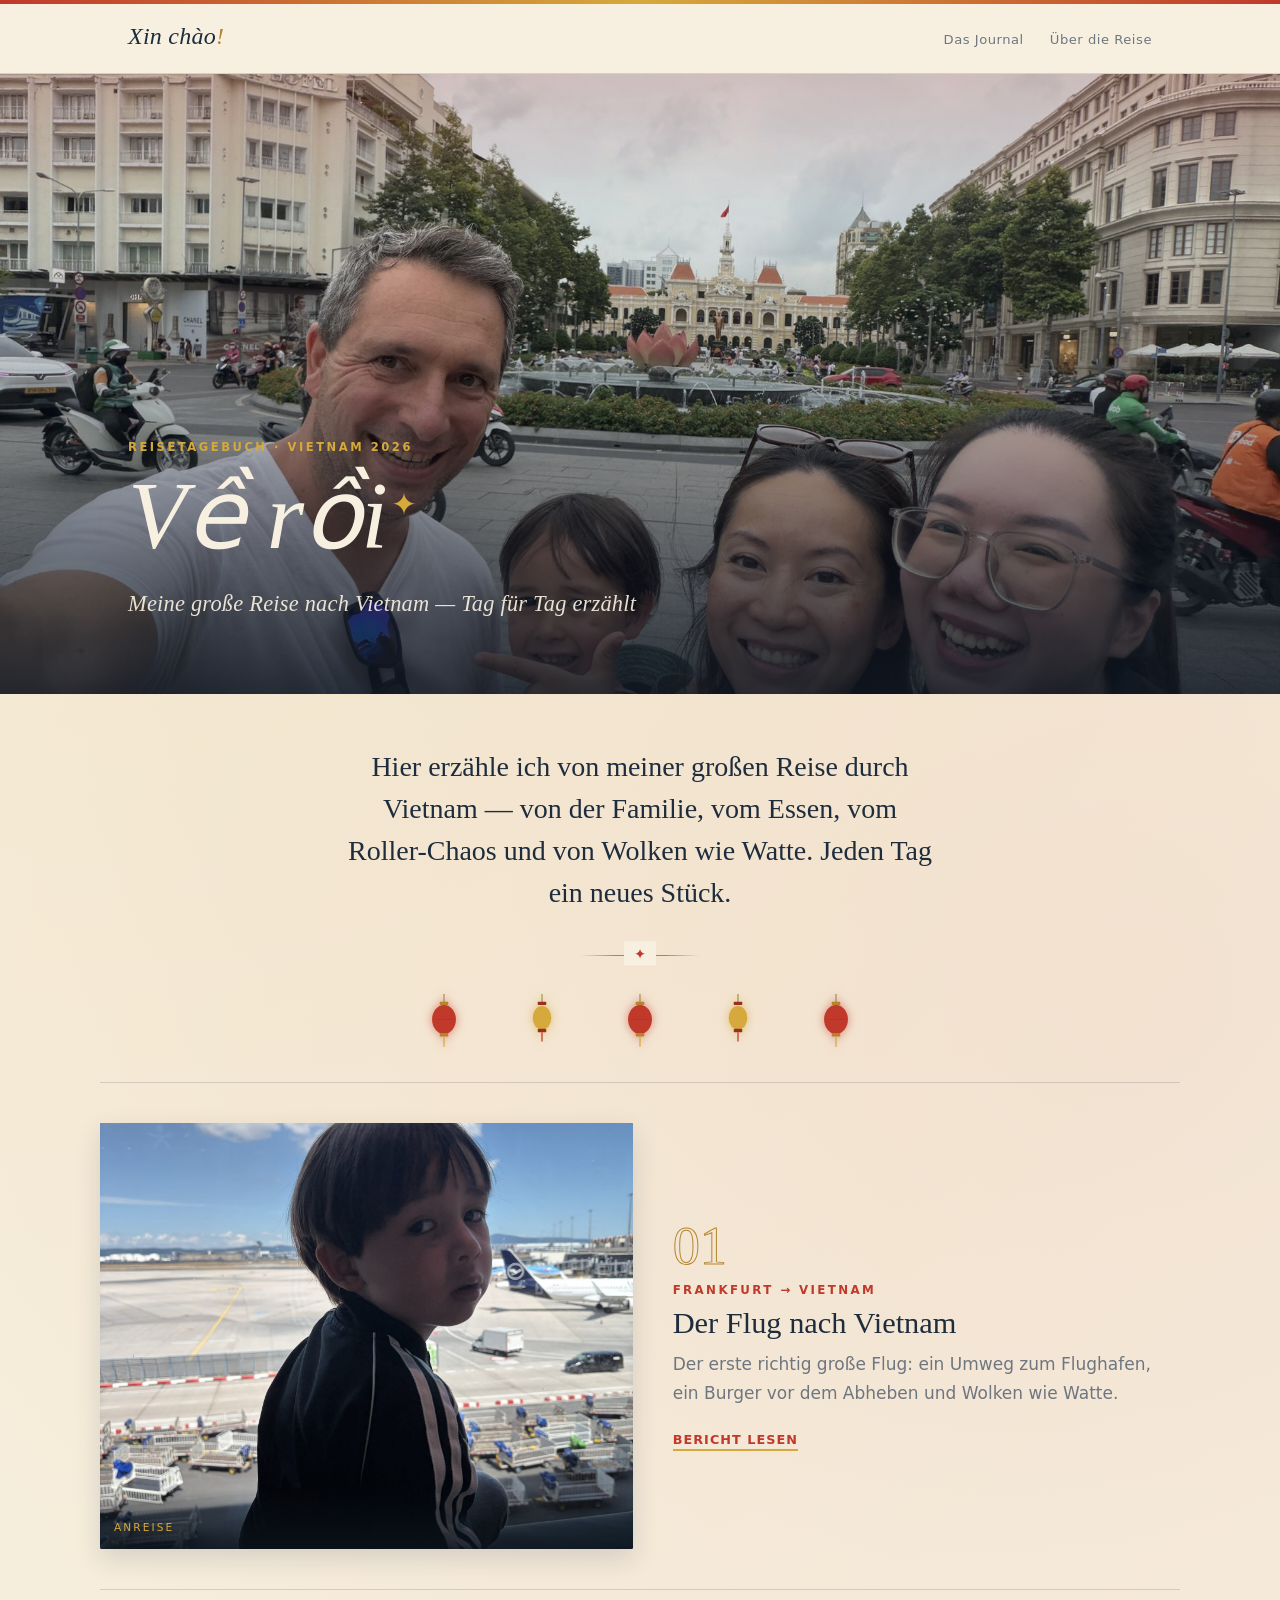
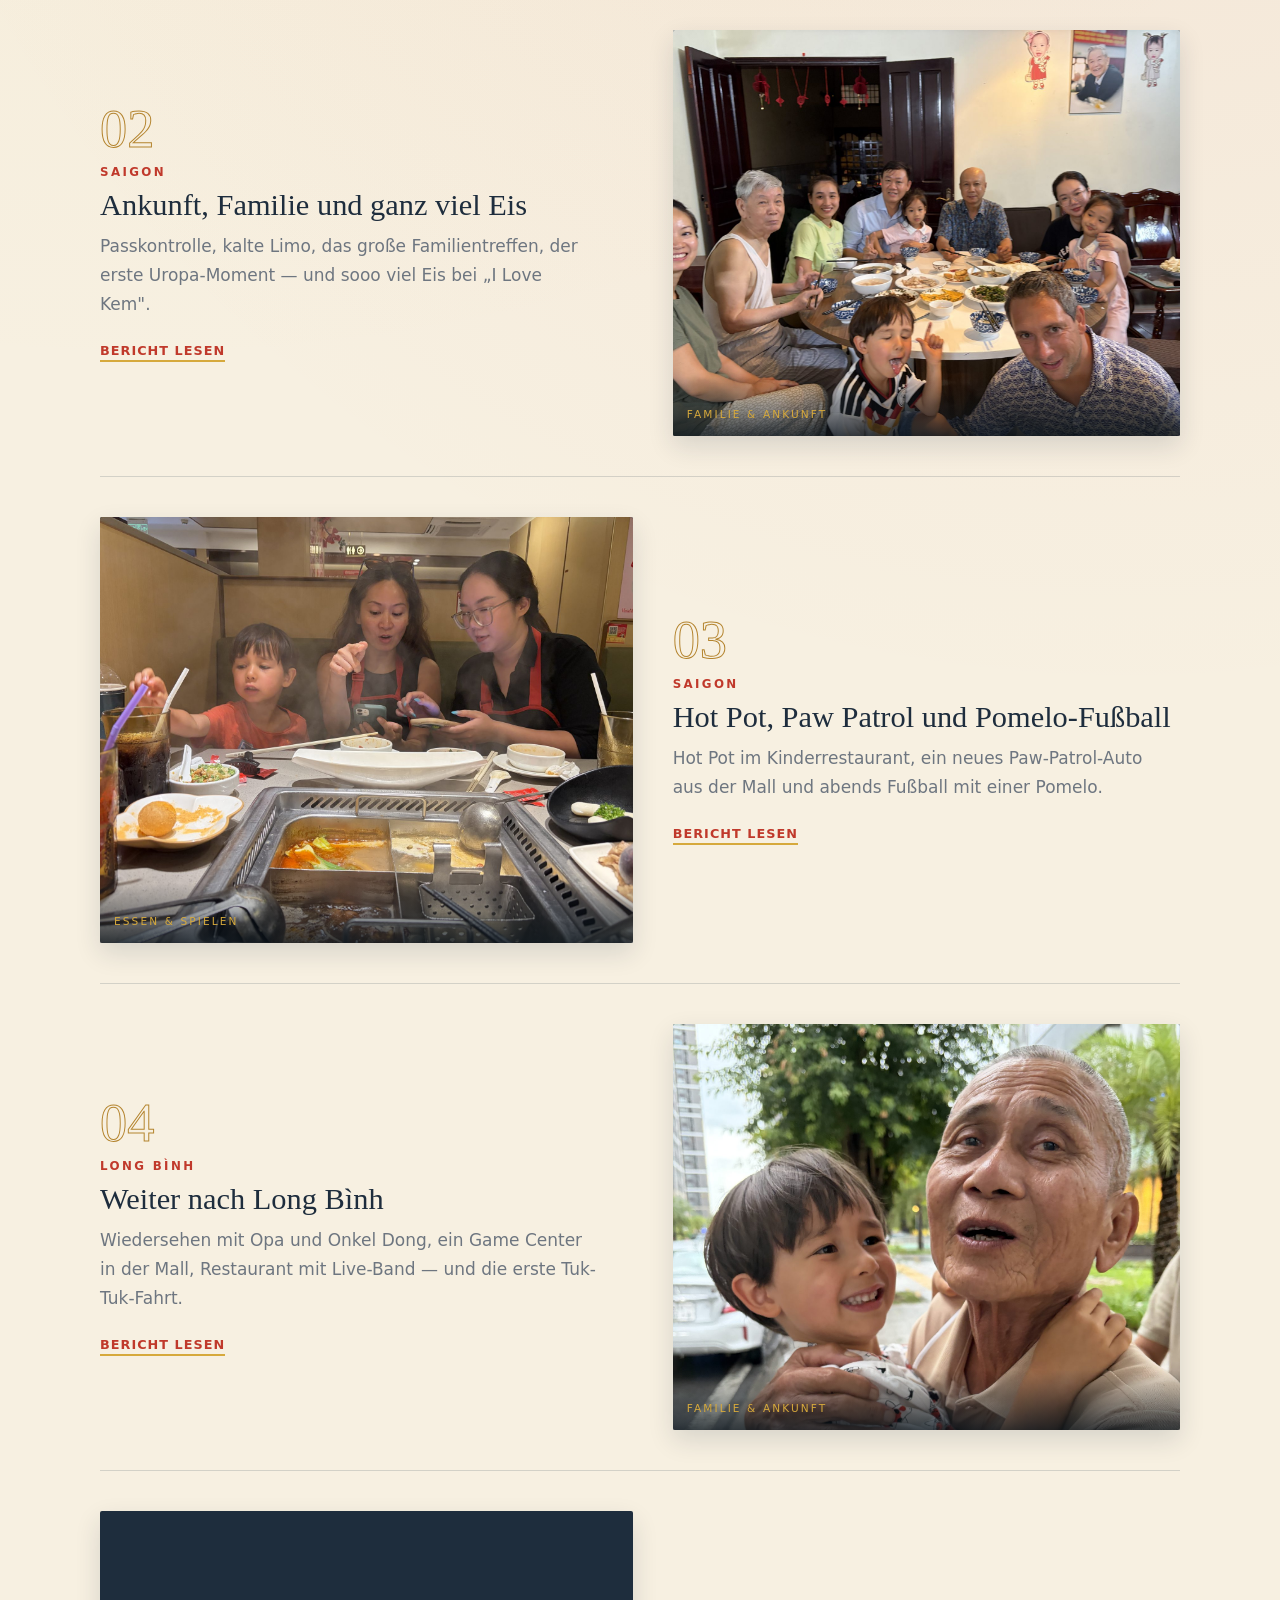
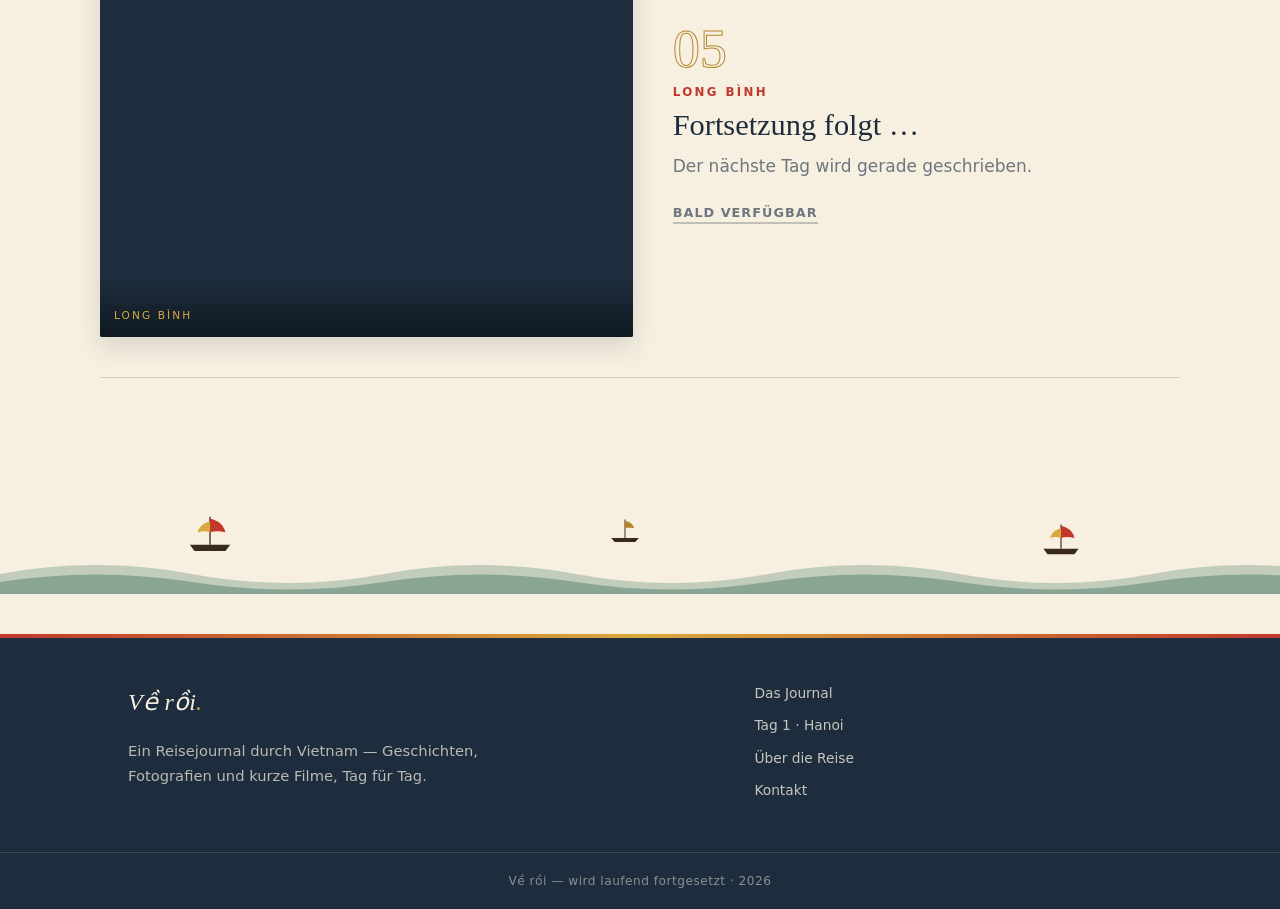
==== commit 13f92f07: "Add files via upload" ====
--- a/index.html
+++ b/index.html
@@ -88,10 +88,24 @@
   </article>
 
   <article class="journal-item">
-    <a class="ji-figure tone-a" href="#"><span class="tagcap">Städte & Orte</span></a>
+    <a class="ji-figure tone-a" href="day-04.html">
+      <img src="tag04-umarmung-opa.jpg" alt="Wiedersehen mit Opa in Long Bình" style="object-position: 50% 12%;">
+      <span class="tagcap">Familie & Ankunft</span>
+    </a>
     <div class="ji-body">
       <div class="ji-num">04</div>
-      <div class="ji-place">Saigon</div>
+      <div class="ji-place">Long Bình</div>
+      <h2>Weiter nach Long Bình</h2>
+      <p>Wiedersehen mit Opa und Onkel Dong, ein Game Center in der Mall, Restaurant mit Live-Band — und die erste Tuk-Tuk-Fahrt.</p>
+      <a class="read-link" href="day-04.html">Bericht lesen</a>
+    </div>
+  </article>
+
+  <article class="journal-item">
+    <a class="ji-figure tone-b" href="#"><span class="tagcap">Long Bình</span></a>
+    <div class="ji-body">
+      <div class="ji-num">05</div>
+      <div class="ji-place">Long Bình</div>
       <h2>Fortsetzung folgt …</h2>
       <p>Der nächste Tag wird gerade geschrieben.</p>
       <span class="read-link soon">Bald verfügbar</span>
--- a/style.css
+++ b/style.css
@@ -1,5 +1,5 @@
 /* ===========================================================
-   VỀ RỒI — Reisejournal · Editorial Magazine Design System
+   VỀ RỒI — Reisetagebuch · Vietnam-Editorial Design System
    =========================================================== */
 
 @import url('https://fonts.googleapis.com/css2?family=Newsreader:ital,opsz,wght@0,6..72,300;0,6..72,400;0,6..72,500;1,6..72,300;1,6..72,400&family=Inter:wght@400;500;600&display=swap');
@@ -7,19 +7,20 @@
 :root {
   --indigo: #1E2D3D;
   --indigo-soft: #2C4054;
-  --paper: #F6F1E7;
-  --paper-2: #EFE8D8;
+  --paper: #F7F0E1;
+  --paper-2: #EFE6D2;
   --celadon: #7BA896;
   --celadon-deep: #5C8674;
-  --clay: #B4442F;
-  --gold: #C9A24B;
+  --clay: #C0392B;
+  --clay-deep: #9B2D22;
+  --gold: #D6A93C;
+  --gold-deep: #B4842E;
   --ink: #23303C;
   --muted: #6E7680;
 
   --display: 'Newsreader', Georgia, serif;
   --body: 'Inter', system-ui, sans-serif;
 
-  --measure: 68ch;
   --rule: 1px solid rgba(30, 45, 61, 0.16);
 }
 
@@ -31,7 +32,10 @@
 html { scroll-behavior: smooth; }
 body {
   margin: 0;
-  background: var(--paper);
+  background-color: var(--paper);
+  background-image:
+    radial-gradient(circle at 12% 8%, rgba(214,169,60,0.10), transparent 42%),
+    radial-gradient(circle at 88% 24%, rgba(192,57,43,0.07), transparent 40%);
   color: var(--ink);
   font-family: var(--body);
   font-size: 17px;
@@ -51,62 +55,80 @@
   font-weight: 600;
   letter-spacing: 0.22em;
   text-transform: uppercase;
-  color: var(--celadon-deep);
-}
-
-/* ---------- Header ---------- */
+  color: var(--clay);
+}
+
+/* ---------- Header (mit Lack-Rot/Gold-Band oben) ---------- */
 header.site-header {
   position: sticky; top: 0; z-index: 40;
-  background: rgba(246, 241, 231, 0.9);
+  background: rgba(247, 240, 225, 0.92);
   backdrop-filter: blur(10px);
   border-bottom: var(--rule);
 }
+header.site-header::before {
+  content: ""; position: absolute; top: 0; left: 0; right: 0; height: 4px;
+  background: linear-gradient(90deg, var(--clay) 0%, var(--gold) 50%, var(--clay) 100%);
+}
 .header-inner { display: flex; align-items: baseline; justify-content: space-between; padding: 16px 28px; max-width: 1080px; margin: 0 auto; }
 .wordmark { font-family: var(--display); font-style: italic; font-weight: 400; font-size: 1.5rem; color: var(--indigo); letter-spacing: 0.01em; }
-.wordmark .dot { color: var(--clay); }
+.wordmark .dot { color: var(--gold-deep); }
 nav.main-nav { display: flex; gap: 26px; }
 nav.main-nav a { font-size: 0.82rem; font-weight: 500; letter-spacing: 0.04em; color: var(--muted); padding-bottom: 2px; border-bottom: 1px solid transparent; transition: color 0.2s, border-color 0.2s; }
-nav.main-nav a:hover { color: var(--indigo); border-color: var(--clay); }
+nav.main-nav a:hover { color: var(--clay); border-color: var(--clay); }
 @media (max-width: 620px) { nav.main-nav { gap: 16px; } nav.main-nav a { font-size: 0.75rem; } .wordmark { font-size: 1.3rem; } }
 
-/* ---------- Hero ---------- */
+/* ---------- Hero (echtes Foto, Text als Overlay) ---------- */
 .hero { padding: 0; }
 .hero-figure {
   position: relative;
-  height: min(64vh, 560px);
-  margin-top: 12px;
-  background: linear-gradient(155deg, #2C4054 0%, #1E2D3D 55%, #16212D 100%);
+  height: min(72vh, 620px);
+  margin-top: 0;
+  background: var(--indigo);
   display: flex; align-items: flex-end;
   overflow: hidden;
 }
+.hero-figure img { position: absolute; inset: 0; width: 100%; height: 100%; object-fit: cover; }
 .hero-figure::after {
-  content: "FOTO — HERO";
-  position: absolute; top: 18px; right: 24px;
-  font-family: var(--body); font-size: 0.62rem; letter-spacing: 0.24em;
-  color: rgba(246,241,231,0.4);
-}
-/* dezente Karst-Silhouette im Hintergrund */
-.hero-figure .karst { position: absolute; bottom: 0; left: 0; width: 100%; opacity: 0.5; }
+  content: ""; position: absolute; inset: 0;
+  background:
+    linear-gradient(to top, rgba(15,23,34,0.86) 0%, rgba(15,23,34,0.35) 42%, rgba(15,23,34,0.08) 70%),
+    linear-gradient(to bottom, rgba(192,57,43,0.18) 0%, transparent 22%);
+}
 .hero-caption {
   position: relative; z-index: 2;
-  padding: 0 28px 46px;
+  padding: 0 28px 48px;
   max-width: 1080px; margin: 0 auto; width: 100%;
   color: var(--paper);
 }
-.hero-caption .eyebrow { color: var(--celadon); }
+.hero-caption .eyebrow { color: var(--gold); }
 .hero-caption h1 {
   font-family: var(--display); font-weight: 300; font-style: italic;
-  font-size: clamp(3rem, 9vw, 6rem); line-height: 0.98; margin: 10px 0 6px;
+  font-size: clamp(3rem, 9vw, 6rem); line-height: 0.98; margin: 10px 0 8px;
   letter-spacing: -0.01em;
 }
-.hero-caption .place-date { font-size: 0.86rem; letter-spacing: 0.06em; color: rgba(246,241,231,0.75); }
-
-.intro { padding: 54px 0 20px; }
+.hero-caption h1 .star { font-style: normal; font-size: 0.32em; color: var(--gold); vertical-align: super; margin-left: 0.12em; }
+.hero-caption .place-date {
+  font-family: var(--display); font-style: italic; font-weight: 300;
+  font-size: clamp(1.05rem, 2.6vw, 1.4rem); color: rgba(247,240,225,0.92); letter-spacing: 0.01em;
+}
+
+/* ---------- Intro mit kleinem Vietnam-Motiv ---------- */
+.intro { padding: 52px 0 22px; }
 .intro p {
   font-family: var(--display); font-weight: 300; font-size: clamp(1.3rem, 3.2vw, 1.75rem);
-  line-height: 1.5; max-width: 40ch; margin: 0 auto; text-align: center; color: var(--indigo);
-}
-.intro .rule-sm { width: 46px; height: 2px; background: var(--clay); margin: 26px auto 0; }
+  line-height: 1.5; max-width: 42ch; margin: 0 auto; text-align: center; color: var(--indigo);
+}
+.intro .rule-sm {
+  position: relative; width: 120px; height: 22px; margin: 30px auto 0;
+}
+.intro .rule-sm::before {
+  content: ""; position: absolute; top: 50%; left: 0; right: 0; height: 1px;
+  background: linear-gradient(90deg, transparent, var(--gold-deep) 30%, var(--gold-deep) 70%, transparent);
+}
+.intro .rule-sm::after {
+  content: "✦"; position: absolute; top: 50%; left: 50%; transform: translate(-50%, -55%);
+  color: var(--clay); font-size: 0.9rem; background: var(--paper); padding: 0 10px;
+}
 
 /* ---------- Journal-Index ---------- */
 .journal { padding: 30px 0 40px; }
@@ -116,28 +138,30 @@
 }
 .journal-item:last-child { border-bottom: var(--rule); }
 .ji-figure {
-  position: relative; aspect-ratio: 5/4; overflow: hidden;
+  position: relative; aspect-ratio: 5/4; overflow: hidden; border-radius: 2px;
   display: flex; align-items: flex-end; justify-content: flex-start;
-}
+  background: var(--indigo);
+  box-shadow: 0 10px 26px rgba(30,45,61,0.14);
+  transition: transform 0.25s ease, box-shadow 0.25s ease;
+}
+.journal-item a.ji-figure:hover { transform: translateY(-4px); box-shadow: 0 16px 32px rgba(30,45,61,0.2); }
 .ji-figure img { position: absolute; inset: 0; width: 100%; height: 100%; object-fit: cover; }
 .ji-figure .tagcap {
   position: relative; z-index: 2; margin: 0; width: 100%; padding: 30px 14px 12px;
-  background: linear-gradient(to top, rgba(11,20,27,0.75), transparent);
-  font-family: var(--body); font-size: 0.66rem; letter-spacing: 0.2em; text-transform: uppercase; color: rgba(246,241,231,0.9);
-}
-.ji-figure.tone-a { background: linear-gradient(150deg, #34506A, #1E2D3D); }
-.ji-figure.tone-b { background: linear-gradient(150deg, #6E9C8B, #3F6353); }
-.ji-figure.tone-c { background: linear-gradient(150deg, #B4442F, #7C2C1F); }
+  background: linear-gradient(to top, rgba(11,20,27,0.8), transparent);
+  font-family: var(--body); font-size: 0.66rem; letter-spacing: 0.2em; text-transform: uppercase; color: var(--gold);
+}
 .ji-body { position: relative; }
 .ji-num {
-  font-family: var(--display); font-weight: 300; font-size: 3.2rem; line-height: 1;
-  color: var(--paper-2); -webkit-text-stroke: 1px var(--celadon); color: transparent;
+  font-family: var(--display); font-weight: 300; font-size: 3.4rem; line-height: 1;
+  color: transparent; -webkit-text-stroke: 1px var(--gold-deep);
   margin-bottom: 6px;
 }
-.ji-place { font-size: 0.74rem; font-weight: 600; letter-spacing: 0.2em; text-transform: uppercase; color: var(--celadon-deep); }
+.ji-place { font-size: 0.74rem; font-weight: 600; letter-spacing: 0.2em; text-transform: uppercase; color: var(--clay); }
 .ji-body h2 { font-family: var(--display); font-weight: 400; font-size: 1.9rem; line-height: 1.12; margin: 6px 0 10px; color: var(--indigo); }
 .ji-body p { color: var(--muted); margin: 0 0 16px; max-width: 46ch; }
-.read-link { font-size: 0.8rem; font-weight: 600; letter-spacing: 0.08em; text-transform: uppercase; color: var(--indigo); border-bottom: 1px solid var(--clay); padding-bottom: 2px; }
+.read-link { font-size: 0.8rem; font-weight: 600; letter-spacing: 0.08em; text-transform: uppercase; color: var(--clay); border-bottom: 2px solid var(--gold); padding-bottom: 2px; transition: color 0.2s; }
+.read-link:hover { color: var(--clay-deep); }
 .read-link.soon { color: var(--muted); border-color: rgba(110,118,128,0.4); }
 
 .journal-item:nth-child(even) .ji-figure { order: 2; }
@@ -145,18 +169,23 @@
 @media (max-width: 760px) {
   .journal-item { grid-template-columns: 1fr; gap: 18px; }
   .journal-item:nth-child(even) .ji-figure { order: 0; }
-  .ji-num { font-size: 2.6rem; }
+  .ji-num { font-size: 2.8rem; }
 }
 
 /* ---------- Footer ---------- */
-footer.site-footer { background: var(--indigo); color: var(--paper); margin-top: 40px; }
+footer.site-footer { background: var(--indigo); color: var(--paper); margin-top: 40px; position: relative; }
+footer.site-footer::before {
+  content: ""; position: absolute; top: 0; left: 0; right: 0; height: 4px;
+  background: linear-gradient(90deg, var(--clay) 0%, var(--gold) 50%, var(--clay) 100%);
+}
 .footer-inner { max-width: 1080px; margin: 0 auto; padding: 48px 28px; display: grid; grid-template-columns: 1.5fr 1fr; gap: 30px; align-items: start; }
 .footer-inner .wordmark { color: var(--paper); }
-.footer-inner p { color: rgba(246,241,231,0.7); max-width: 40ch; font-size: 0.92rem; }
+.footer-inner .wordmark .dot { color: var(--gold); }
+.footer-inner p { color: rgba(247,240,225,0.72); max-width: 40ch; font-size: 0.92rem; }
 .footer-links { display: flex; flex-direction: column; gap: 8px; }
-.footer-links a { font-size: 0.86rem; color: rgba(246,241,231,0.75); width: fit-content; border-bottom: 1px solid transparent; }
-.footer-links a:hover { color: var(--paper); border-color: var(--celadon); }
-.footer-bottom { border-top: 1px solid rgba(246,241,231,0.14); text-align: center; padding: 18px; font-size: 0.76rem; color: rgba(246,241,231,0.5); letter-spacing: 0.04em; }
+.footer-links a { font-size: 0.86rem; color: rgba(247,240,225,0.78); width: fit-content; border-bottom: 1px solid transparent; }
+.footer-links a:hover { color: var(--gold); border-color: var(--gold); }
+.footer-bottom { border-top: 1px solid rgba(247,240,225,0.14); text-align: center; padding: 18px; font-size: 0.76rem; color: rgba(247,240,225,0.5); letter-spacing: 0.04em; }
 @media (max-width: 620px) { .footer-inner { grid-template-columns: 1fr; } }
 
 /* ---------- Tagesseite ---------- */
@@ -166,39 +195,40 @@
 
 .figure-cap { font-size: 0.78rem; color: var(--muted); padding: 10px 2px 0; }
 .lead-figure {
-  position: relative; aspect-ratio: 16/9; margin: 20px 0 8px; overflow: hidden;
+  position: relative; aspect-ratio: 16/9; margin: 20px 0 8px; overflow: hidden; border-radius: 2px;
   background: var(--indigo); display: flex; align-items: flex-end;
+  box-shadow: 0 12px 30px rgba(30,45,61,0.16);
 }
 .lead-figure img { position: absolute; inset: 0; width: 100%; height: 100%; object-fit: cover; }
 .figure-cap.on-dark {
   position: relative; z-index: 2; width: 100%; margin: 0; padding: 22px 14px 12px;
-  background: linear-gradient(to top, rgba(11,20,27,0.78), transparent);
-  color: rgba(246,241,231,0.9);
+  background: linear-gradient(to top, rgba(11,20,27,0.8), transparent);
+  color: rgba(247,240,225,0.9);
 }
 
 article.post-body { padding: 26px 0 10px; }
 article.post-body p { margin: 0 0 22px; }
 article.post-body p:first-of-type::first-letter {
-  font-family: var(--display); font-weight: 400; font-size: 3.4rem; float: left; line-height: 0.82; margin: 8px 10px 0 0; color: var(--clay);
+  font-family: var(--display); font-weight: 400; font-size: 3.6rem; float: left; line-height: 0.82; margin: 8px 10px 0 0; color: var(--clay);
 }
 
 blockquote.pull {
-  font-family: var(--display); font-weight: 300; font-style: italic; font-size: 1.6rem; line-height: 1.35;
-  text-align: center; color: var(--indigo); max-width: 26ch; margin: 40px auto; padding: 24px 0;
-  border-top: var(--rule); border-bottom: var(--rule);
+  font-family: var(--display); font-weight: 300; font-style: italic; font-size: 1.65rem; line-height: 1.35;
+  text-align: center; color: var(--clay-deep); max-width: 28ch; margin: 42px auto; padding: 26px 0;
+  border-top: 2px solid var(--gold); border-bottom: 2px solid var(--gold);
 }
 
 .gallery { display: grid; grid-template-columns: 1fr 1fr; gap: 16px; margin: 30px 0; }
-.gallery .g-figure { position: relative; aspect-ratio: 4/5; overflow: hidden; display: flex; align-items: flex-end; background: var(--indigo); }
+.gallery .g-figure { position: relative; aspect-ratio: 4/5; overflow: hidden; border-radius: 2px; display: flex; align-items: flex-end; background: var(--indigo); box-shadow: 0 8px 20px rgba(30,45,61,0.14); }
 .gallery .g-figure img { position: absolute; inset: 0; width: 100%; height: 100%; object-fit: cover; }
 .gallery .g-figure span {
   position: relative; z-index: 2; width: 100%; margin: 0; padding: 14px 12px 10px;
-  background: linear-gradient(to top, rgba(11,20,27,0.75), transparent);
-  font-size: 0.66rem; letter-spacing: 0.18em; text-transform: uppercase; color: rgba(246,241,231,0.85);
+  background: linear-gradient(to top, rgba(11,20,27,0.78), transparent);
+  font-size: 0.66rem; letter-spacing: 0.18em; text-transform: uppercase; color: var(--gold);
 }
 @media (max-width: 560px) { .gallery { grid-template-columns: 1fr; } }
 
-.video-frame { margin: 30px 0 6px; background: #000; aspect-ratio: 16/9; }
+.video-frame { margin: 30px 0 6px; background: #000; aspect-ratio: 16/9; border-radius: 2px; overflow: hidden; }
 .video-frame video, .video-frame iframe { width: 100%; height: 100%; display: block; border: none; }
 
 .day-nav { display: flex; justify-content: space-between; align-items: center; margin: 46px 0 10px; padding-top: 22px; border-top: var(--rule); }
@@ -206,3 +236,27 @@
 .day-nav .to-index { color: var(--clay); font-weight: 600; }
 .day-nav .nxt { text-align: right; }
 .day-nav .nxt .place { display: block; font-family: var(--display); font-style: italic; font-size: 1.1rem; color: var(--indigo); }
+
+/* ---------- Laternen (sanft glühend & schaukelnd) ---------- */
+.lantern-row { display: flex; justify-content: center; align-items: flex-start; gap: clamp(20px, 7vw, 64px); padding: 6px 0 2px; }
+.lantern { width: 34px; height: auto; transform-origin: top center; animation: lantern-sway 5.5s ease-in-out infinite; }
+.lantern .body { transform-origin: center; animation: lantern-glow 3.8s ease-in-out infinite; }
+.lantern.lantern-red { filter: drop-shadow(0 0 5px rgba(192,57,43,0.55)); }
+.lantern.lantern-gold { filter: drop-shadow(0 0 5px rgba(214,169,60,0.6)); }
+.lantern:nth-child(1) { animation-delay: 0s; }   .lantern:nth-child(1) .body { animation-delay: 0.2s; }
+.lantern:nth-child(2) { animation-delay: 0.7s; } .lantern:nth-child(2) .body { animation-delay: 1.1s; }
+.lantern:nth-child(3) { animation-delay: 0.3s; } .lantern:nth-child(3) .body { animation-delay: 1.6s; }
+.lantern:nth-child(4) { animation-delay: 1.0s; } .lantern:nth-child(4) .body { animation-delay: 0.6s; }
+.lantern:nth-child(5) { animation-delay: 0.5s; } .lantern:nth-child(5) .body { animation-delay: 2.0s; }
+@keyframes lantern-sway { 0%, 100% { transform: rotate(-5deg); } 50% { transform: rotate(5deg); } }
+@keyframes lantern-glow { 0%, 100% { opacity: 0.5; } 50% { opacity: 1; } }
+
+/* ---------- Wasser-Szene mit schaukelnden Booten ---------- */
+.water-scene { position: relative; height: 130px; margin-top: 46px; overflow: hidden; }
+.water-scene .waves { position: absolute; bottom: 0; left: 0; width: 100%; height: 40px; }
+.water-scene .boat { position: absolute; width: 62px; height: auto; }
+.water-scene .boat1 { left: 14%; bottom: 34px; animation: boat-bob 6s ease-in-out infinite; }
+.water-scene .boat2 { left: 47%; bottom: 46px; width: 46px; animation: boat-bob 7.5s ease-in-out infinite; animation-delay: 0.8s; }
+.water-scene .boat3 { right: 15%; bottom: 32px; width: 54px; animation: boat-bob 5.5s ease-in-out infinite; animation-delay: 0.4s; }
+@keyframes boat-bob { 0%, 100% { transform: translateY(0) rotate(-2.5deg); } 50% { transform: translateY(-9px) rotate(2.5deg); } }
+@media (max-width: 560px) { .water-scene .boat2 { display: none; } }
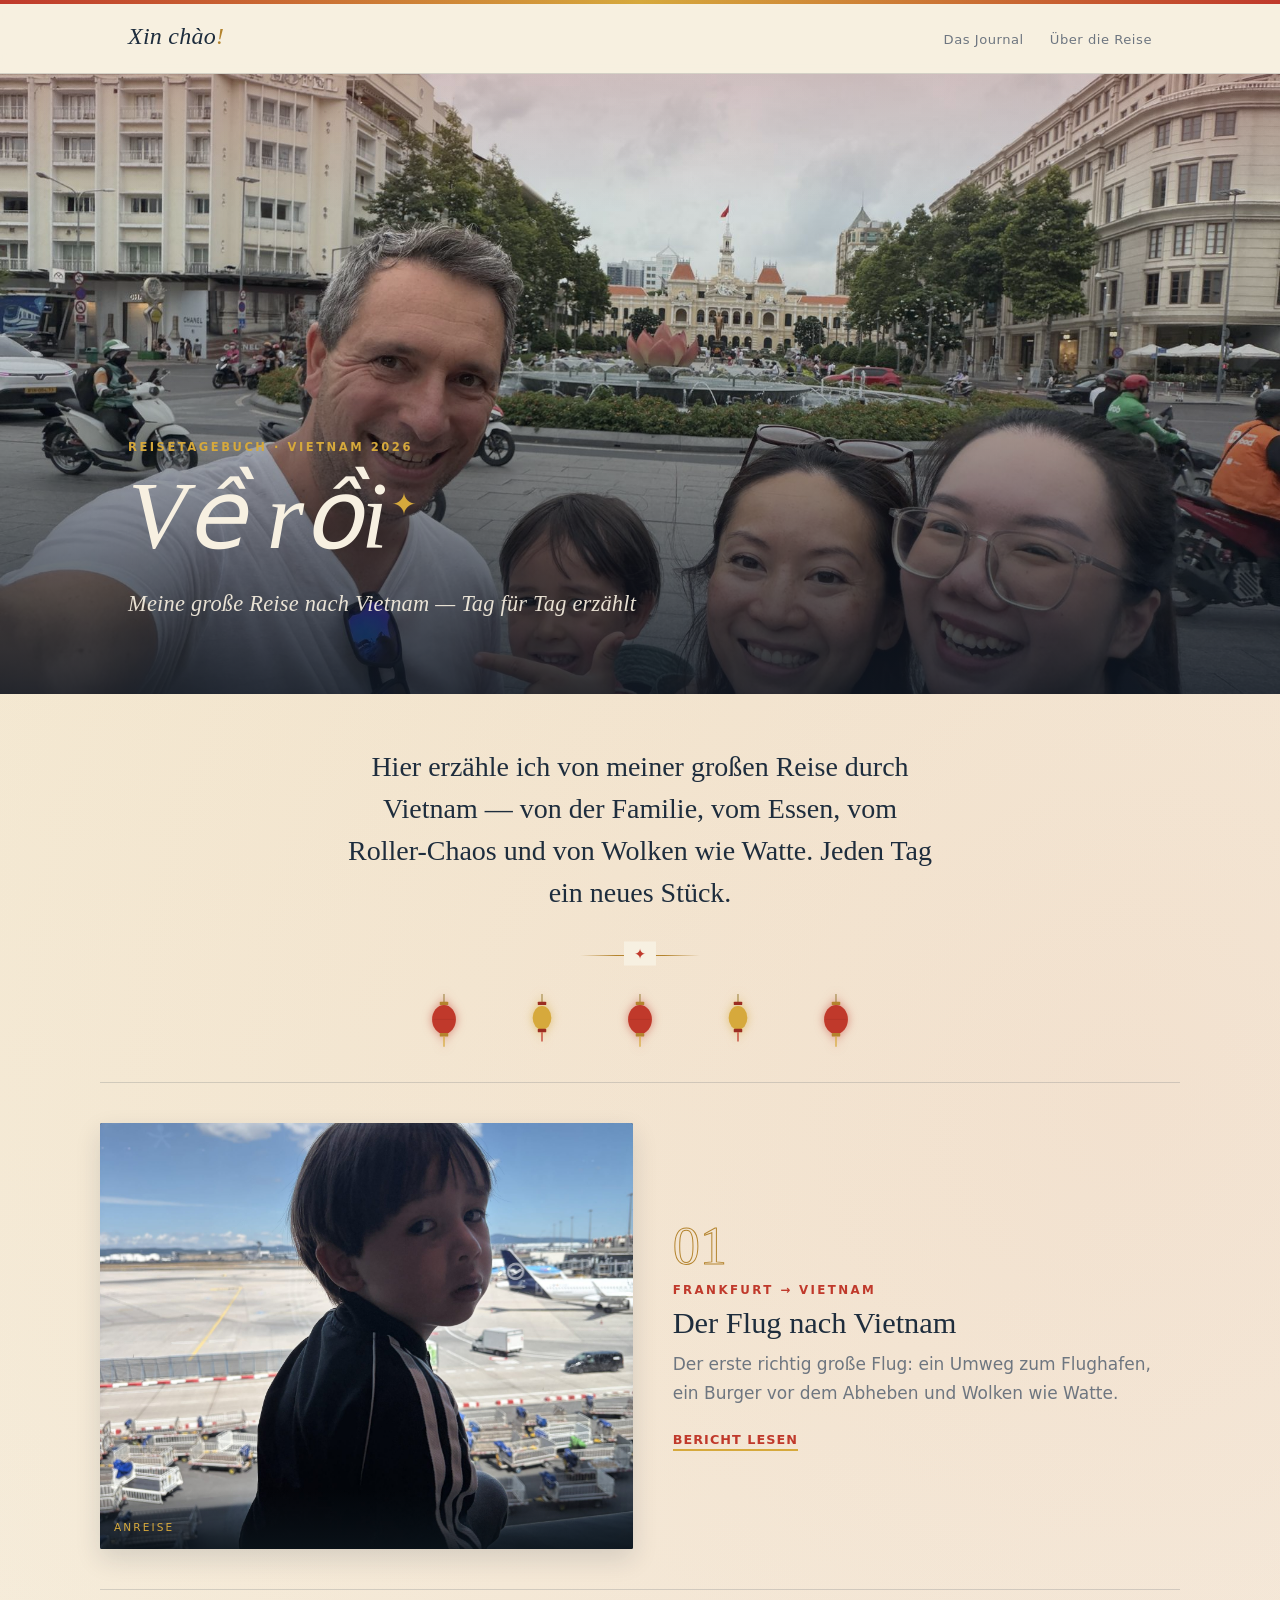
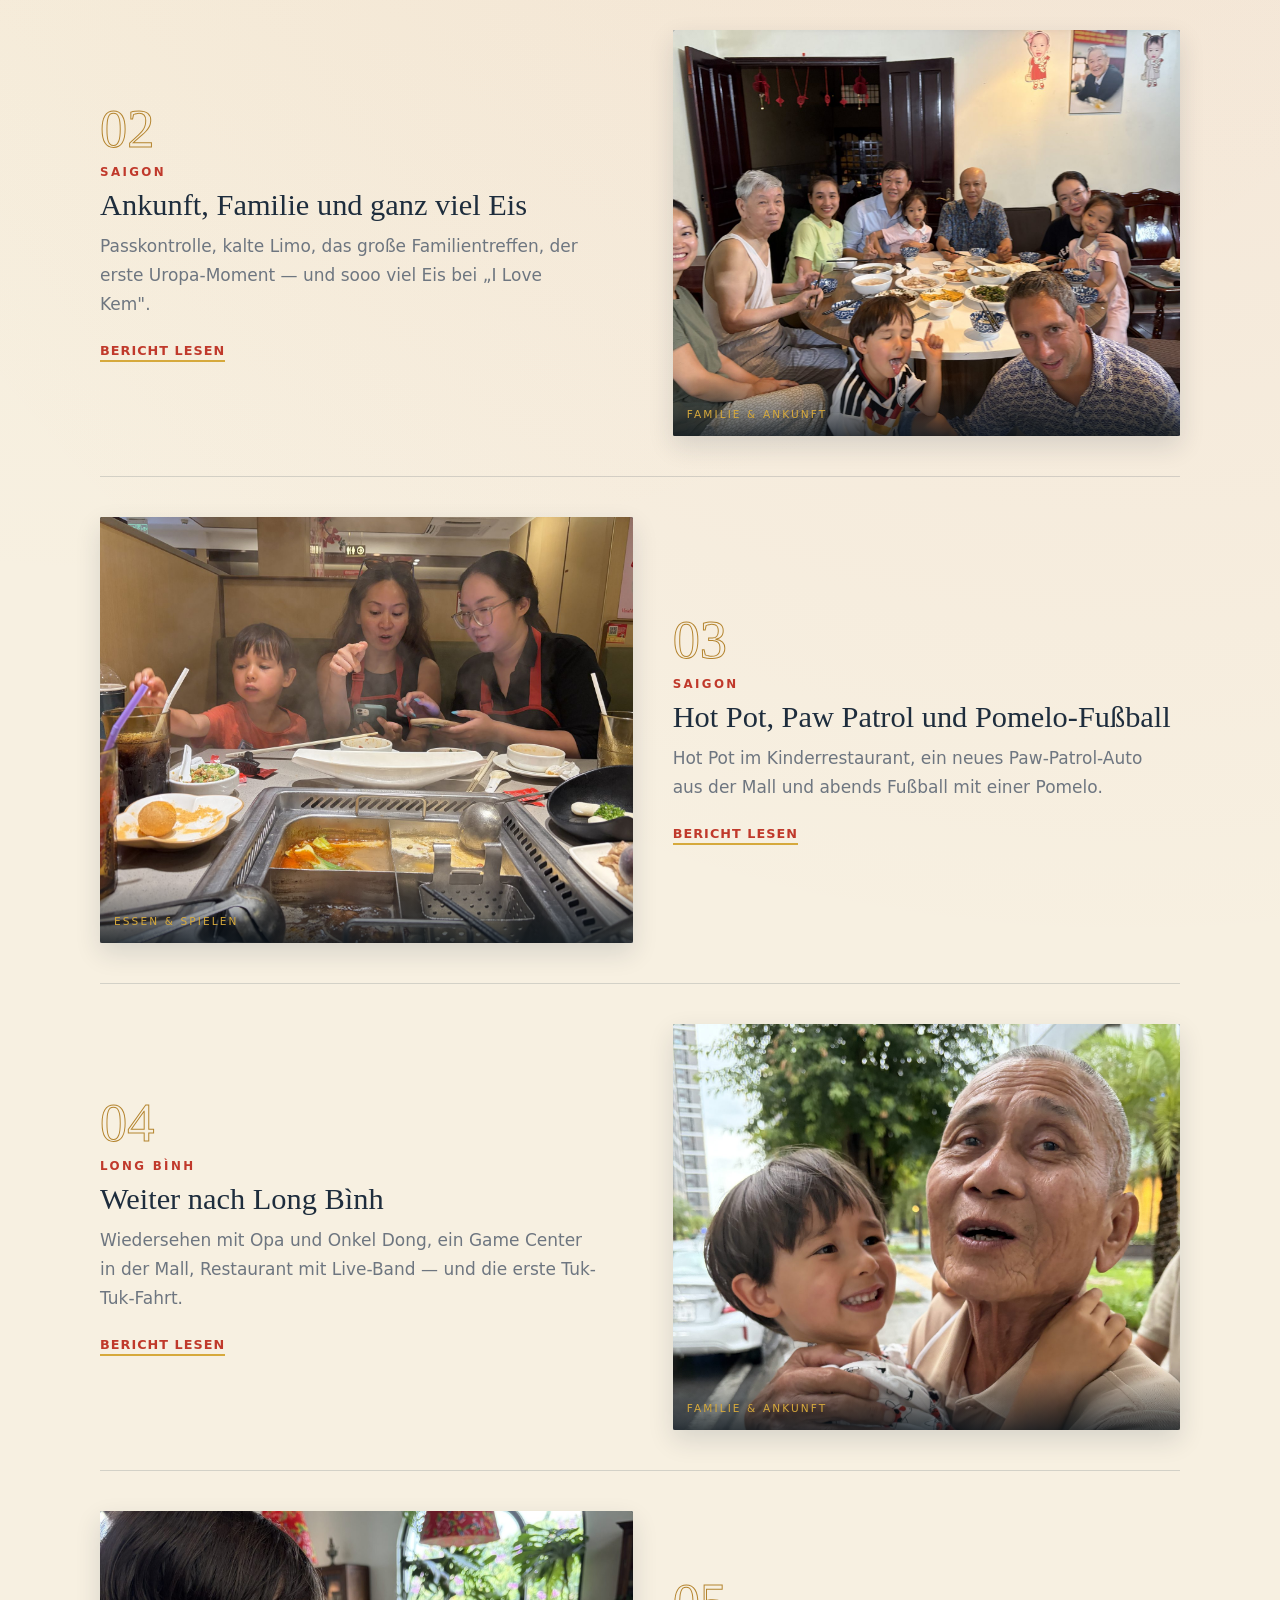
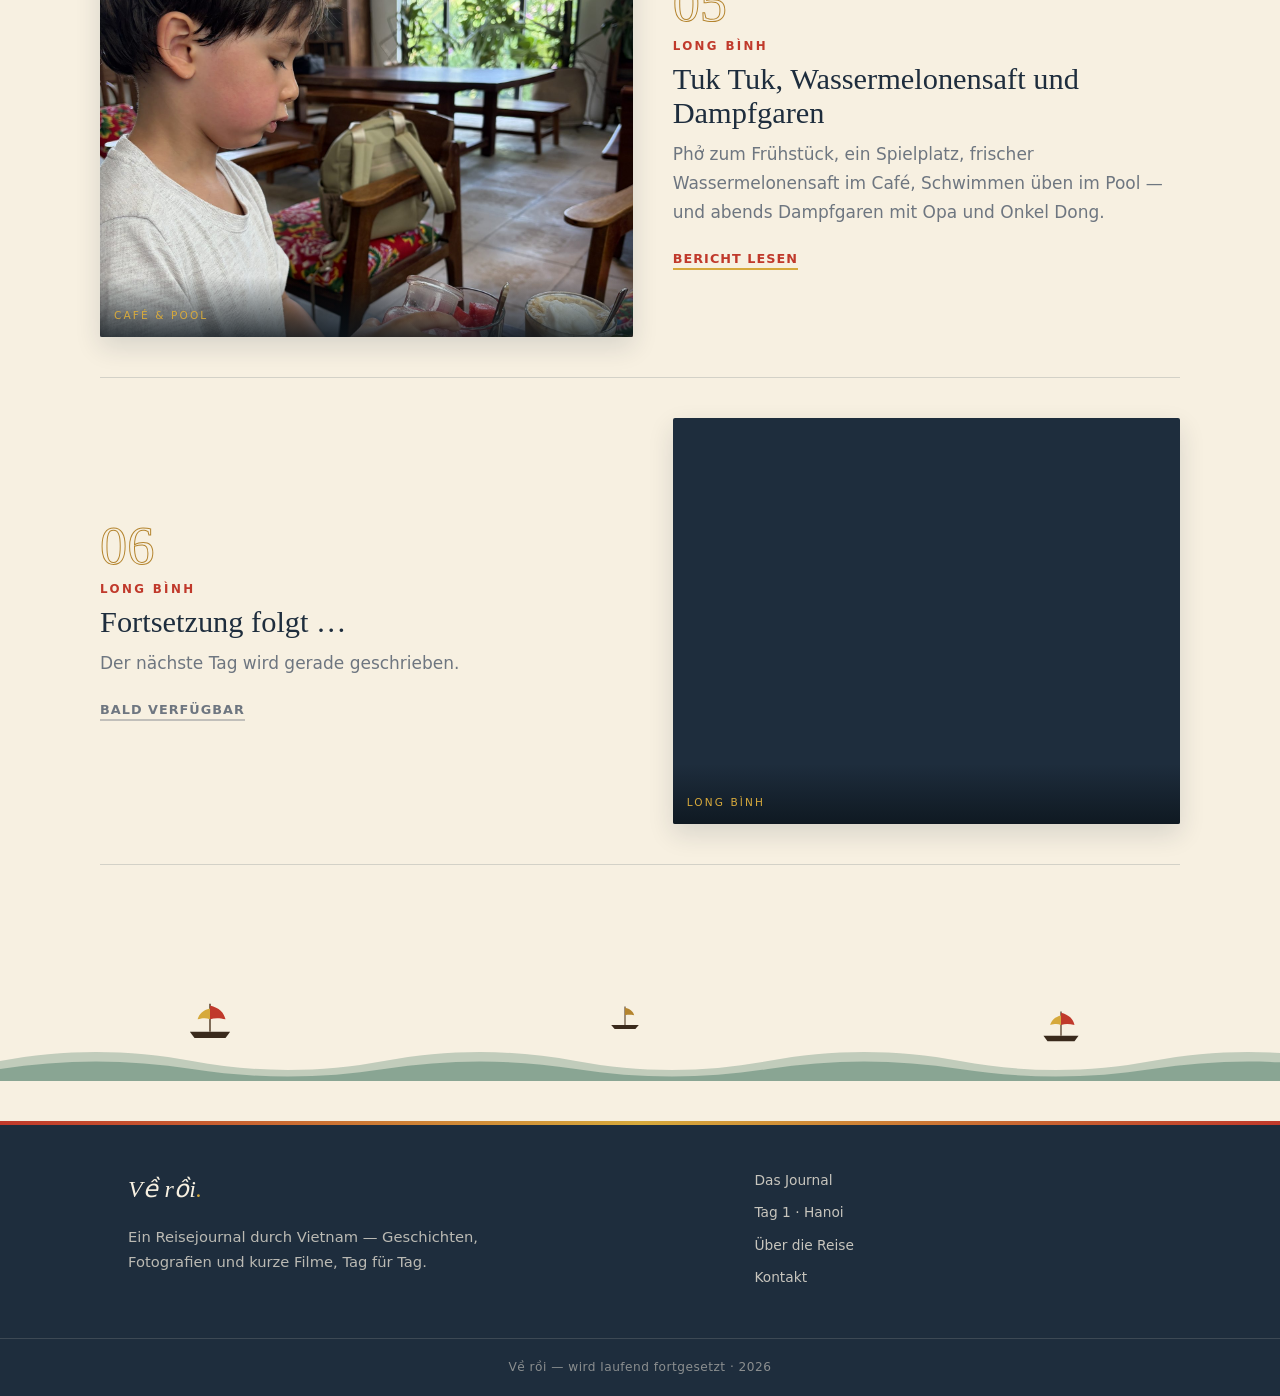
==== commit 5a706bb7: "Add files via upload" ====
--- a/index.html
+++ b/index.html
@@ -102,9 +102,23 @@
   </article>
 
   <article class="journal-item">
-    <a class="ji-figure tone-b" href="#"><span class="tagcap">Long Bình</span></a>
+    <a class="ji-figure tone-b" href="day-05.html">
+      <img src="tag05-wassermelonensaft.jpg" alt="Wassermelonensaft im Café" style="object-position: 50% 30%;">
+      <span class="tagcap">Café & Pool</span>
+    </a>
     <div class="ji-body">
       <div class="ji-num">05</div>
+      <div class="ji-place">Long Bình</div>
+      <h2>Tuk Tuk, Wassermelonensaft und Dampfgaren</h2>
+      <p>Phở zum Frühstück, ein Spielplatz, frischer Wassermelonensaft im Café, Schwimmen üben im Pool — und abends Dampfgaren mit Opa und Onkel Dong.</p>
+      <a class="read-link" href="day-05.html">Bericht lesen</a>
+    </div>
+  </article>
+
+  <article class="journal-item">
+    <a class="ji-figure tone-a" href="#"><span class="tagcap">Long Bình</span></a>
+    <div class="ji-body">
+      <div class="ji-num">06</div>
       <div class="ji-place">Long Bình</div>
       <h2>Fortsetzung folgt …</h2>
       <p>Der nächste Tag wird gerade geschrieben.</p>
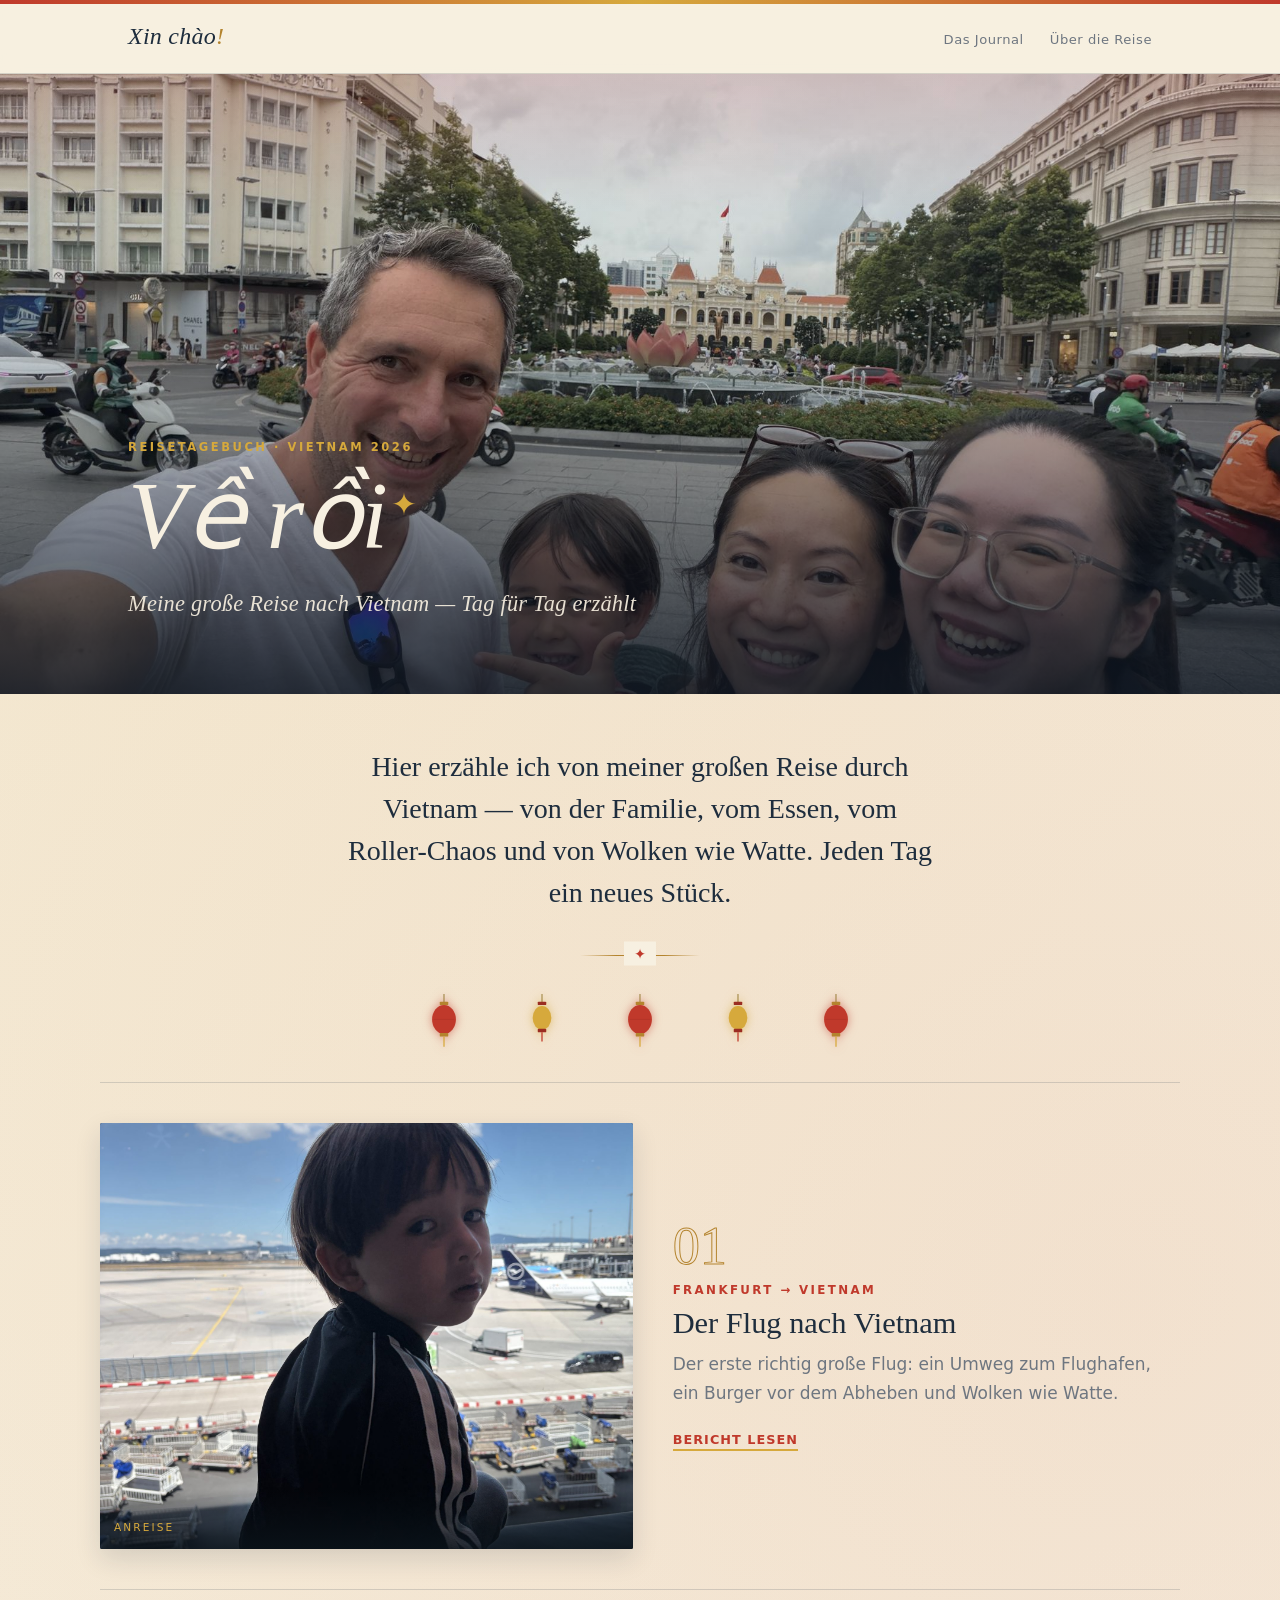
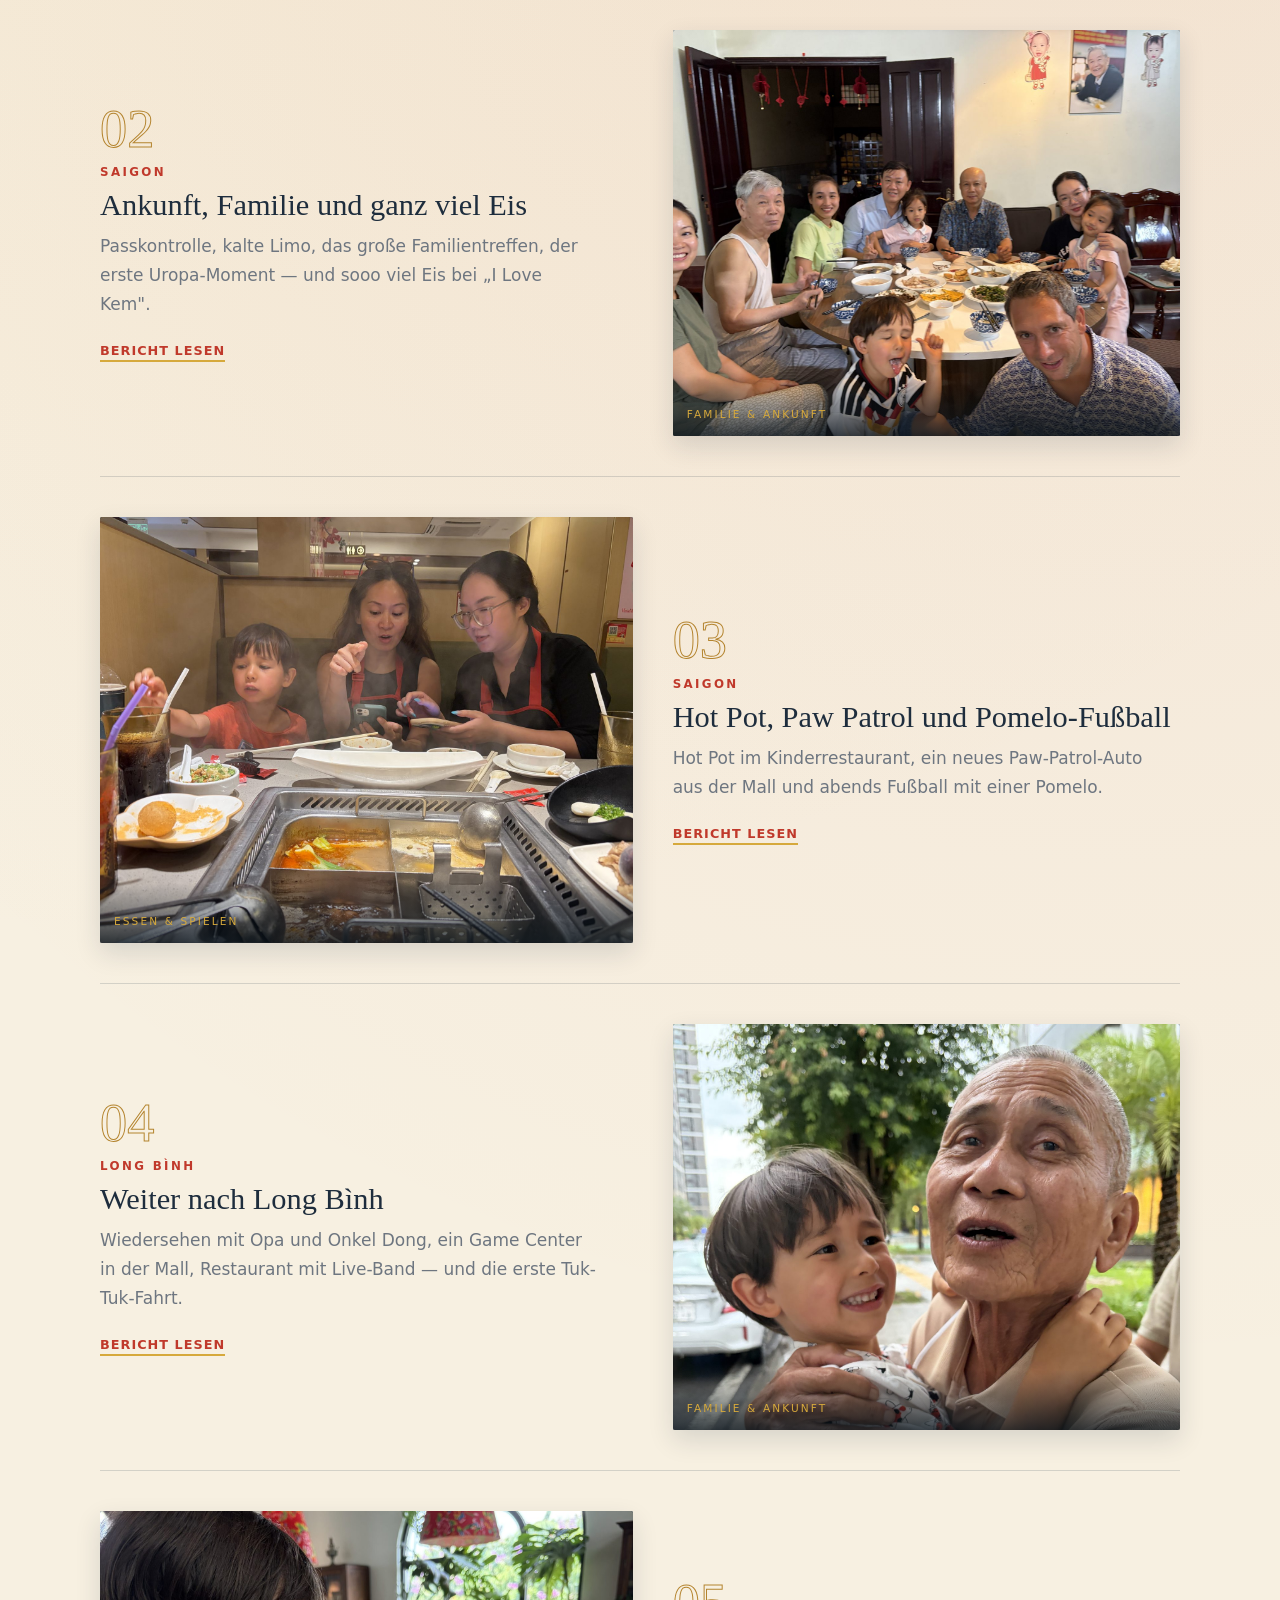
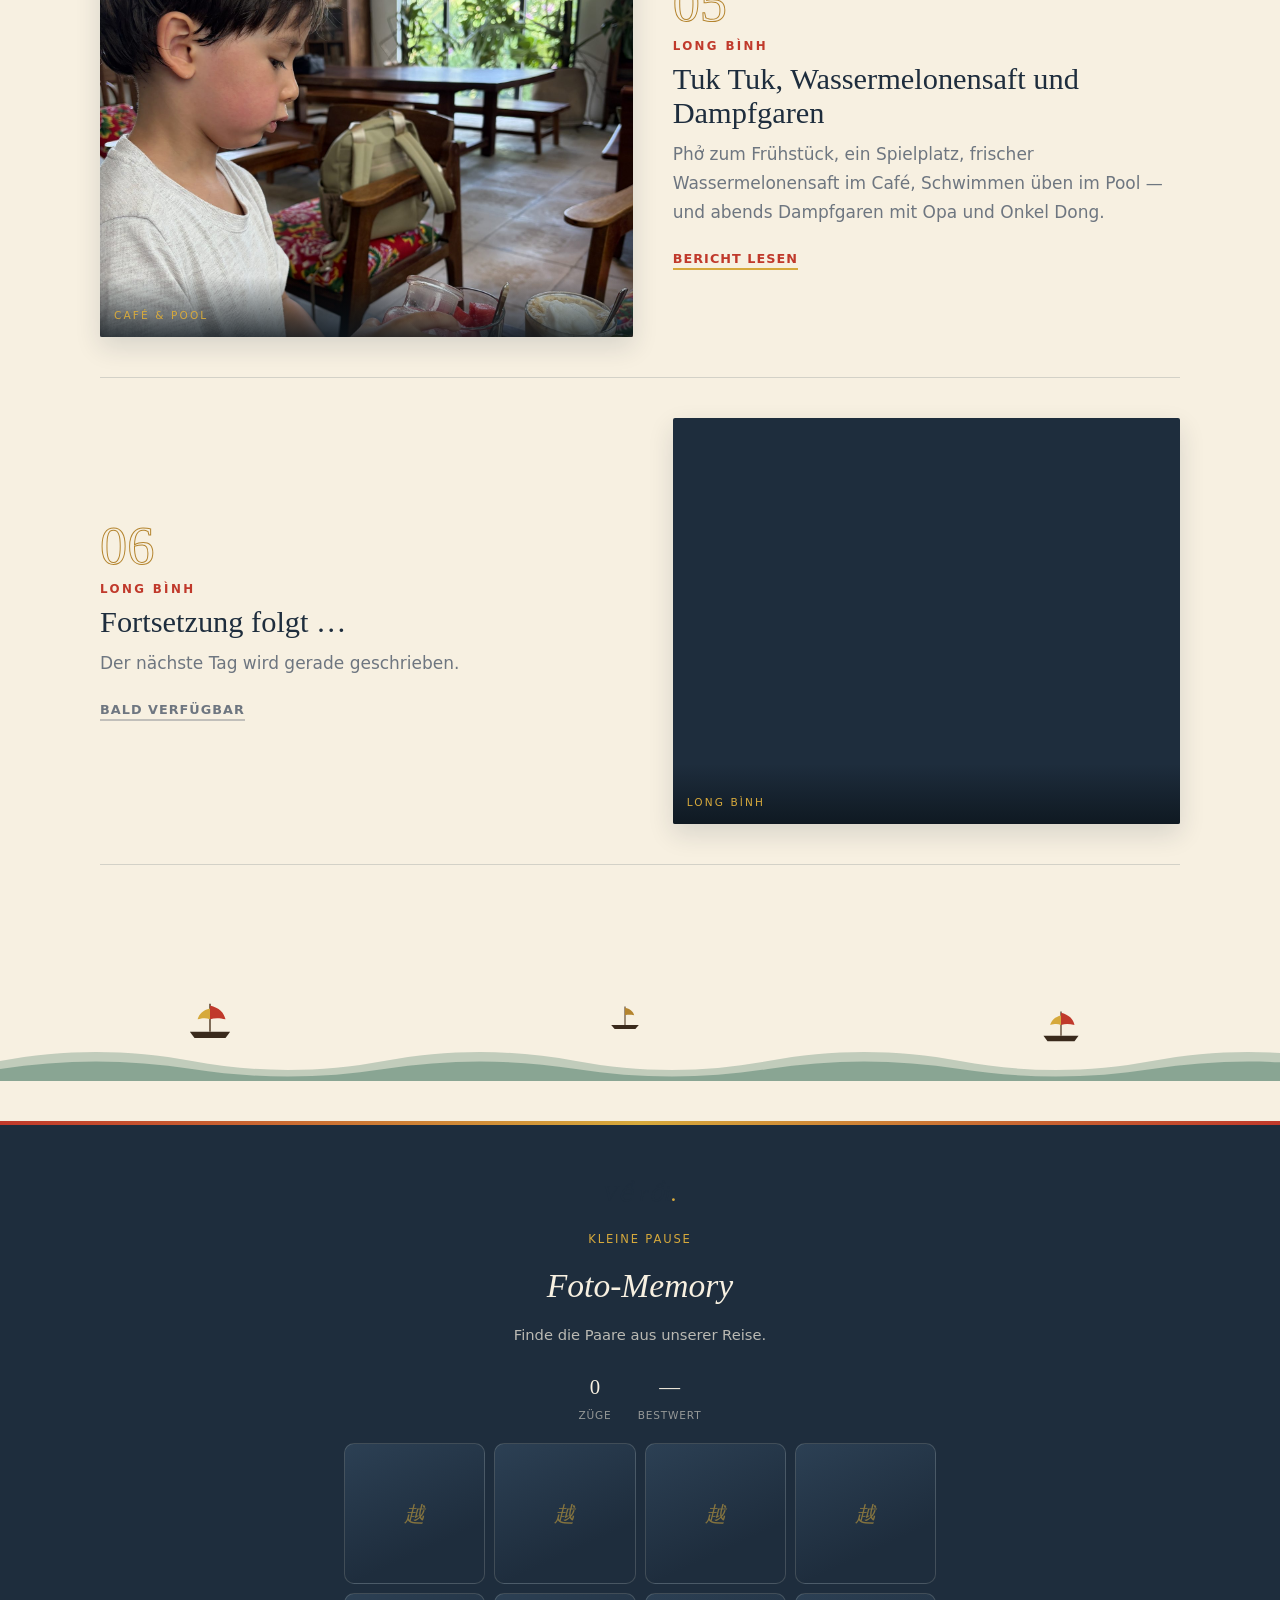
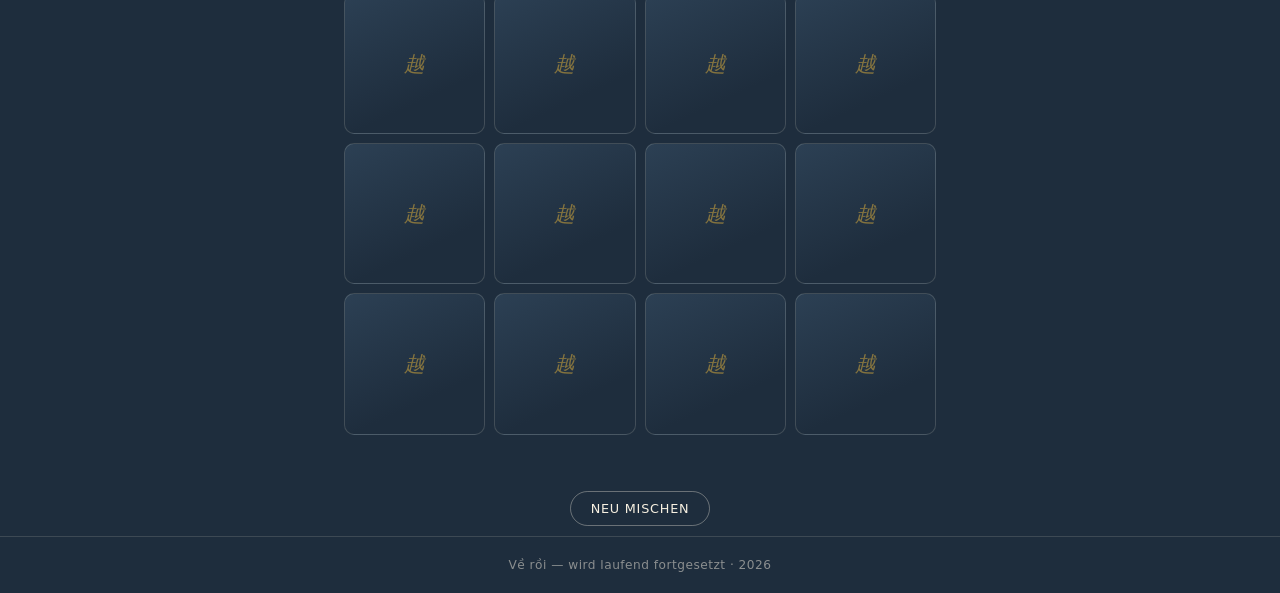
==== commit 4d98943a: "Add files via upload" ====
--- a/index.html
+++ b/index.html
@@ -136,21 +136,23 @@
 </div>
 
 <footer class="site-footer" id="footer">
-  <div class="footer-inner">
-    <div>
-      <a class="wordmark" href="index.html">Về rồi<span style="color:var(--gold)">.</span></a>
-      <p>Ein Reisejournal durch Vietnam — Geschichten, Fotografien und kurze Filme, Tag für Tag.</p>
+  <div class="footer-memory">
+    <a class="wordmark" href="index.html" style="display:inline-block;margin-bottom:16px;">Về rồi<span style="color:var(--gold)">.</span></a>
+    <p class="fm-eyebrow">Kleine Pause</p>
+    <h2>Foto-Memory</h2>
+    <p class="fm-sub">Finde die Paare aus unserer Reise.</p>
+    <div class="fm-stats">
+      <div><span id="fm-moves">0</span><small>Züge</small></div>
+      <div><span id="fm-best">—</span><small>Bestwert</small></div>
     </div>
-    <div class="footer-links">
-      <a href="#journal">Das Journal</a>
-      <a href="day-01.html">Tag 1 · Hanoi</a>
-      <a href="#">Über die Reise</a>
-      <a href="#">Kontakt</a>
-    </div>
+    <div class="fm-board" id="fm-board"></div>
+    <p class="fm-win" id="fm-win"></p>
+    <button class="fm-restart" id="fm-restart" type="button">Neu mischen</button>
   </div>
   <div class="footer-bottom">Về rồi — wird laufend fortgesetzt · 2026</div>
 </footer>
 
 <script src="main.js"></script>
+<script src="memory.js"></script>
 </body>
 </html>
--- a/style.css
+++ b/style.css
@@ -260,3 +260,72 @@
 .water-scene .boat3 { right: 15%; bottom: 32px; width: 54px; animation: boat-bob 5.5s ease-in-out infinite; animation-delay: 0.4s; }
 @keyframes boat-bob { 0%, 100% { transform: translateY(0) rotate(-2.5deg); } 50% { transform: translateY(-9px) rotate(2.5deg); } }
 @media (max-width: 560px) { .water-scene .boat2 { display: none; } }
+
+/* ===========================================================
+   FOOTER-MEMORY — Foto-Memory-Spiel im Footer
+   =========================================================== */
+.footer-memory { max-width: 640px; margin: 0 auto; padding: 52px 24px 10px; text-align: center; }
+.fm-eyebrow { font-family: var(--body); font-size: 0.72rem; letter-spacing: 0.16em; text-transform: uppercase; color: var(--gold); margin: 0 0 8px; }
+.footer-memory h2 { font-family: var(--display); font-weight: 500; font-style: italic; font-size: clamp(1.5rem, 5vw, 2.1rem); color: var(--paper); margin: 0 0 8px; }
+.fm-sub { font-family: var(--body); font-size: 0.92rem; color: rgba(247,240,225,0.72); margin: 0 0 22px; }
+
+.fm-stats { display: flex; justify-content: center; gap: 26px; margin-bottom: 18px; font-family: var(--body); font-size: 0.82rem; color: rgba(247,240,225,0.85); }
+.fm-stats span { display: block; font-family: var(--display); font-size: 1.3rem; color: var(--paper); font-weight: 500; }
+.fm-stats small { display: block; letter-spacing: 0.08em; text-transform: uppercase; font-size: 0.66rem; color: rgba(247,240,225,0.55); margin-top: 2px; }
+
+.fm-board {
+  display: grid;
+  grid-template-columns: repeat(4, 1fr);
+  gap: 9px;
+  perspective: 900px;
+  margin-bottom: 20px;
+}
+@media (max-width: 380px) { .fm-board { gap: 7px; } }
+
+.fm-card { aspect-ratio: 1 / 1; cursor: pointer; }
+.fm-card-inner {
+  position: relative; width: 100%; height: 100%;
+  transform-style: preserve-3d;
+  transition: transform 0.5s cubic-bezier(.2,.8,.2,1);
+  border-radius: 10px;
+}
+.fm-card.flipped .fm-card-inner,
+.fm-card.matched .fm-card-inner { transform: rotateY(180deg); }
+
+.fm-face {
+  position: absolute; inset: 0;
+  backface-visibility: hidden;
+  border-radius: 10px;
+  overflow: hidden;
+  display: flex; align-items: center; justify-content: center;
+}
+.fm-face-back {
+  background: linear-gradient(155deg, var(--indigo-soft), var(--indigo) 70%);
+  border: 1px solid rgba(247,240,225,0.16);
+}
+.fm-face-back::after {
+  content: "越"; font-family: var(--display); font-style: italic; font-size: 1.3rem;
+  color: rgba(214,169,60,0.55);
+}
+.fm-face-front {
+  transform: rotateY(180deg);
+  border: 1px solid rgba(247,240,225,0.25);
+}
+.fm-face-front img { width: 100%; height: 100%; object-fit: cover; display: block; }
+
+.fm-card.matched .fm-face-front { border-color: var(--celadon); box-shadow: 0 0 0 2px var(--celadon) inset; }
+.fm-card.matched { animation: fm-pop 0.4s ease; }
+@keyframes fm-pop { 0% { transform: scale(1); } 40% { transform: scale(1.06); } 100% { transform: scale(1); } }
+
+.fm-win {
+  font-family: var(--body); font-size: 0.9rem; color: var(--celadon);
+  min-height: 1.4em; margin-bottom: 16px; opacity: 0; transition: opacity 0.4s;
+}
+.fm-win.show { opacity: 1; }
+
+.fm-restart {
+  font-family: var(--body); font-size: 0.8rem; letter-spacing: 0.06em; text-transform: uppercase;
+  color: var(--paper); background: transparent; border: 1px solid rgba(247,240,225,0.35);
+  border-radius: 999px; padding: 9px 20px; cursor: pointer; transition: border-color 0.2s, color 0.2s;
+}
+.fm-restart:hover { border-color: var(--gold); color: var(--gold); }
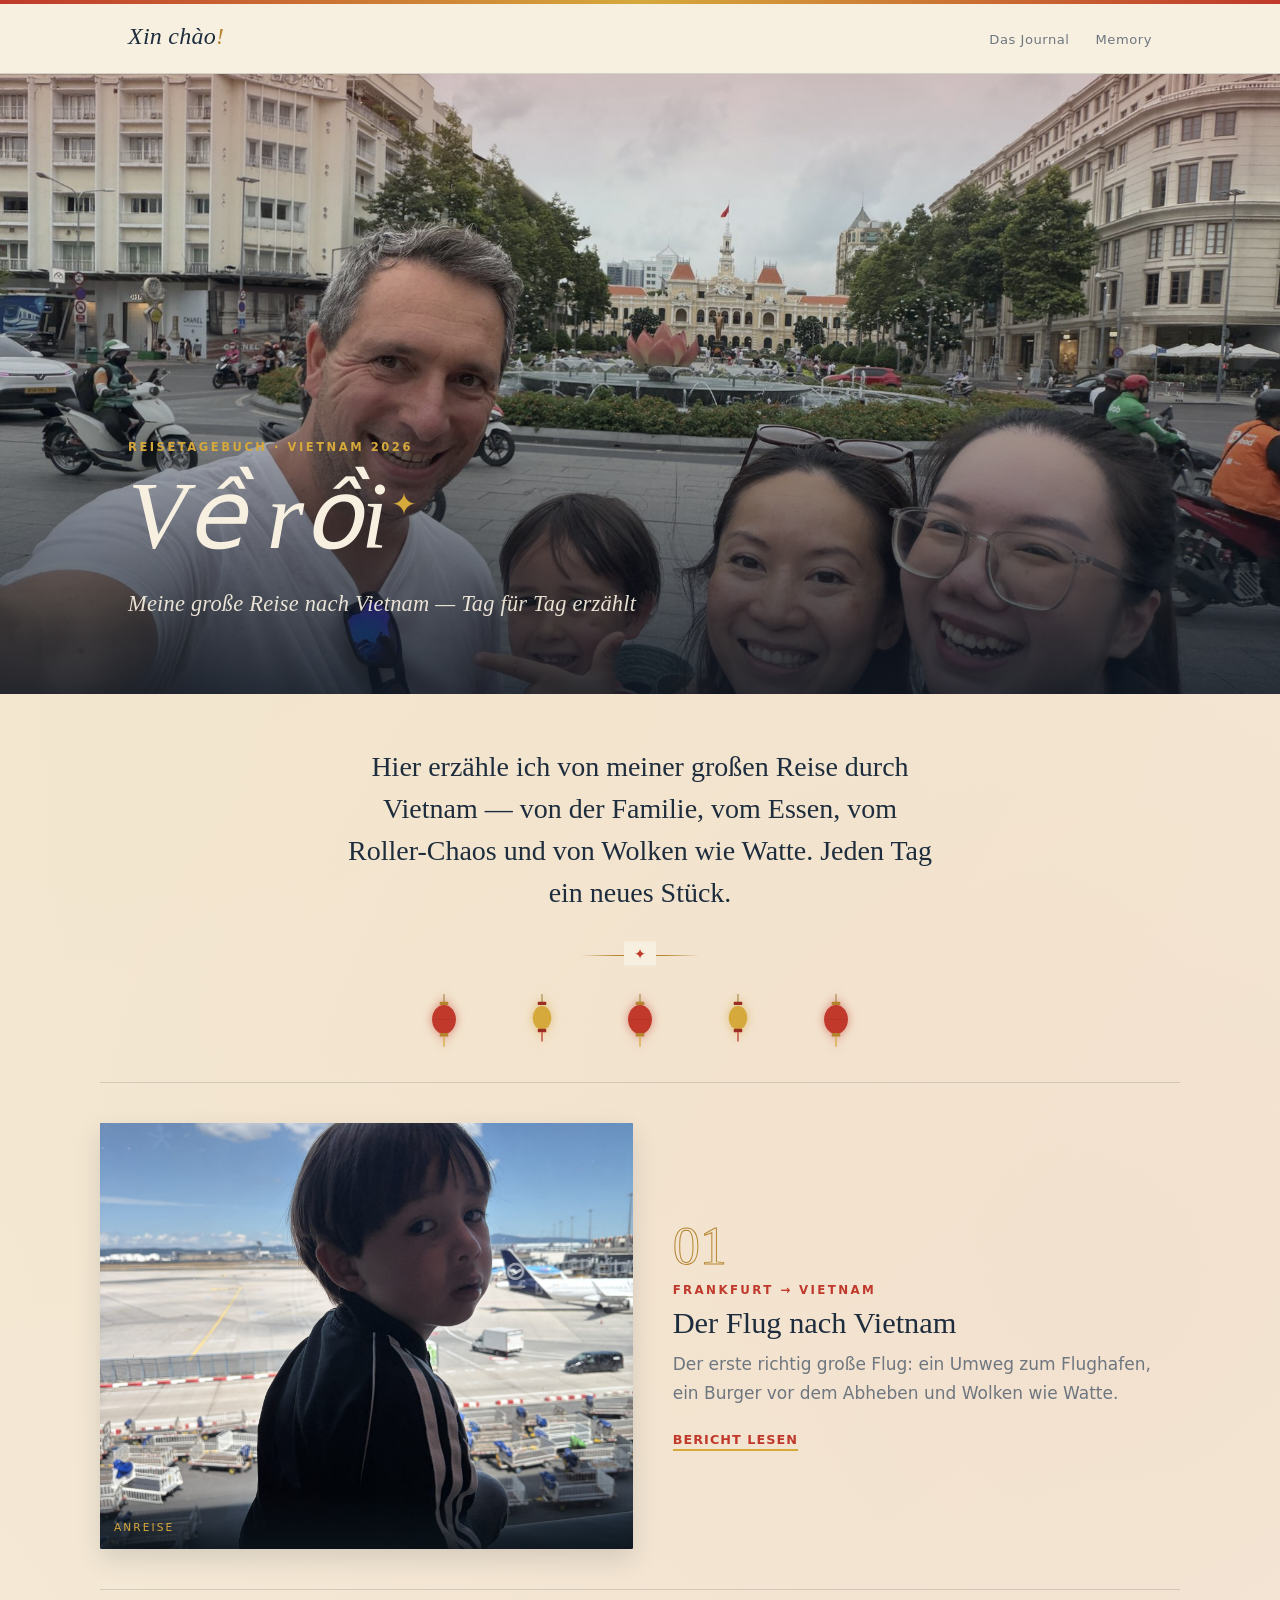
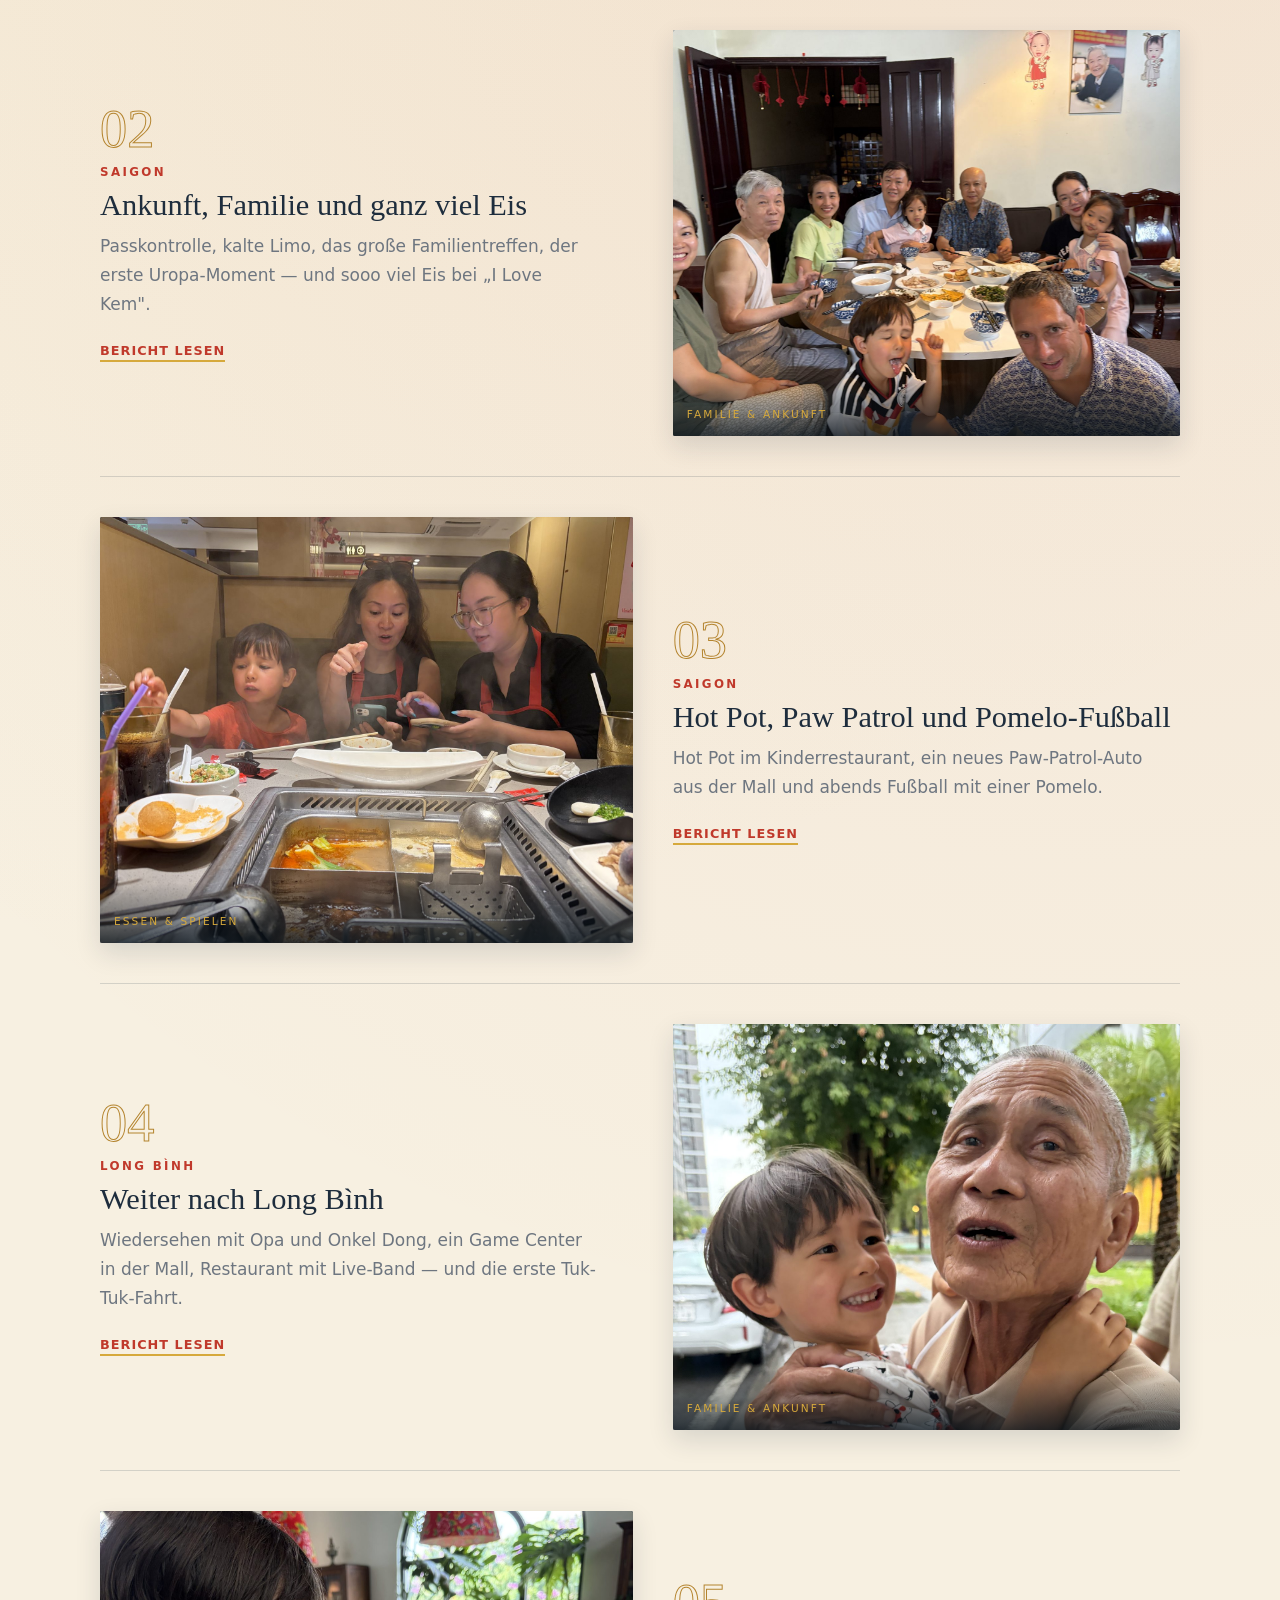
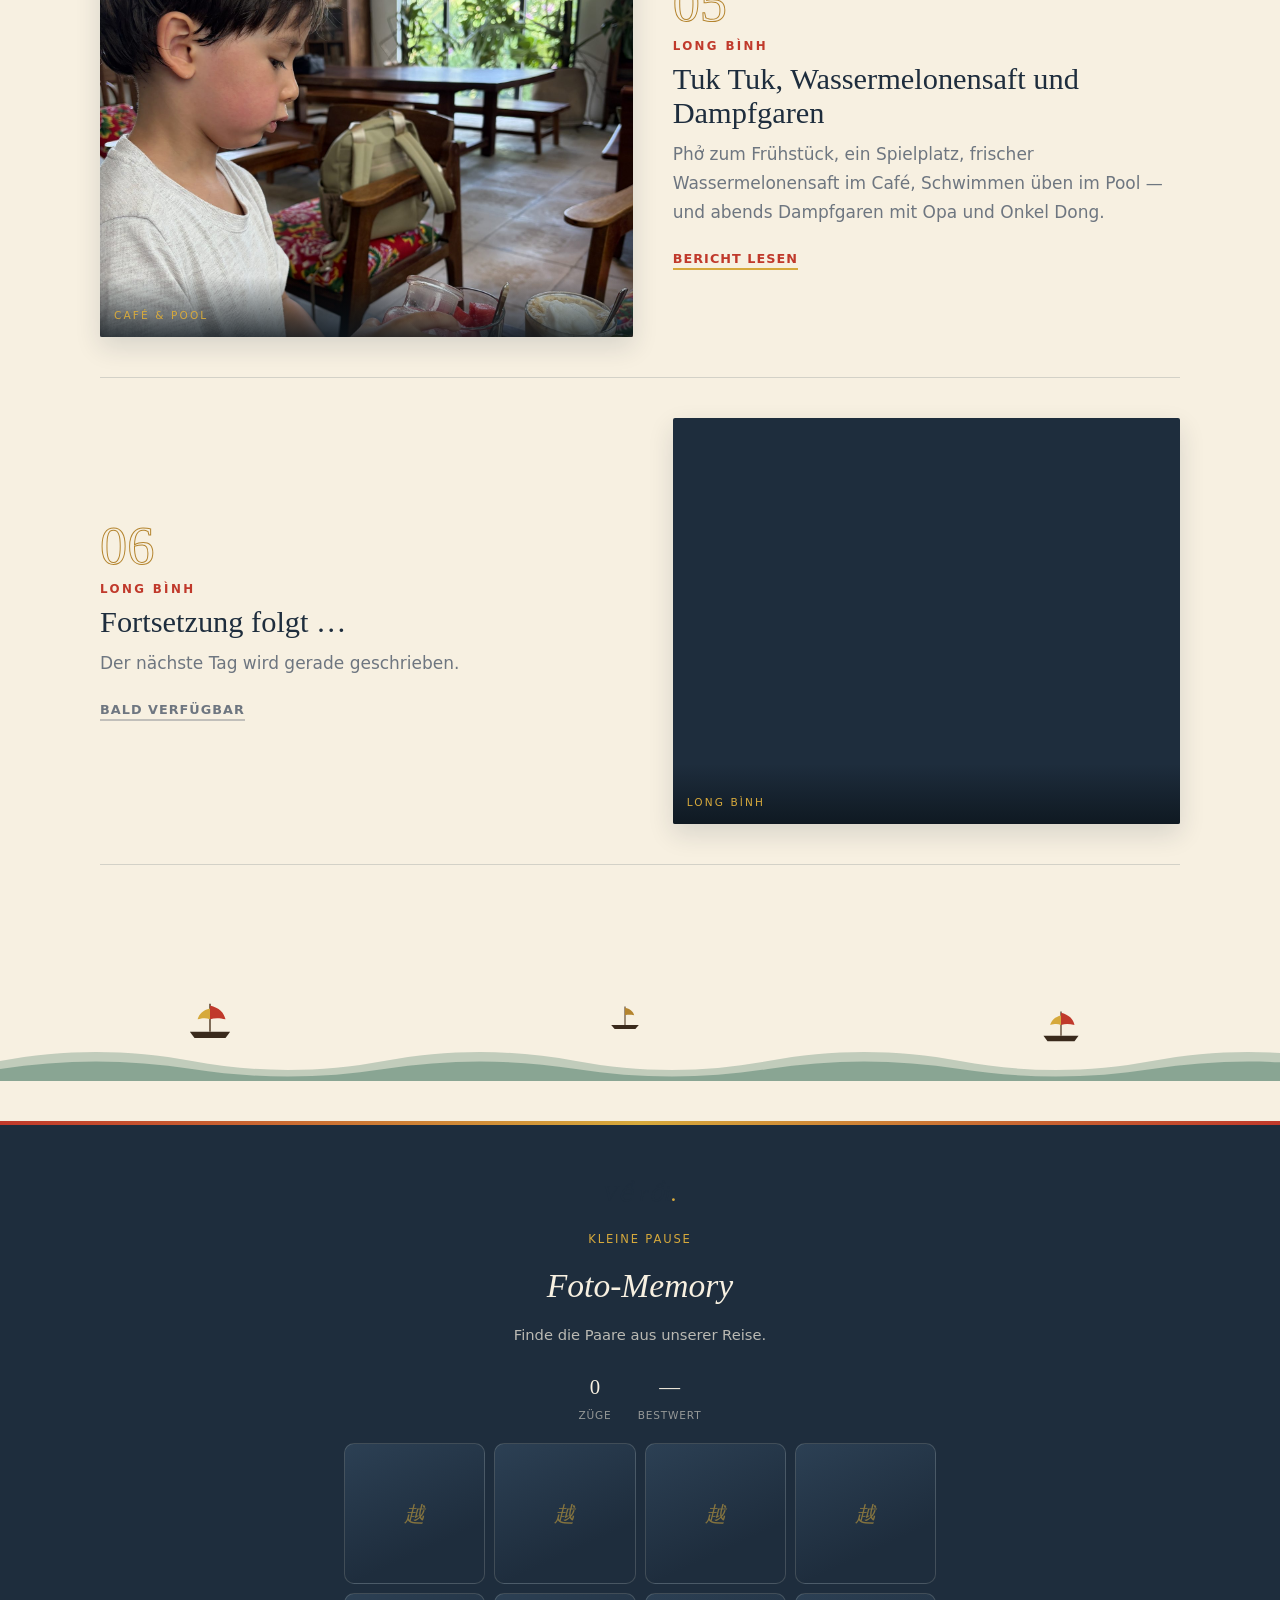
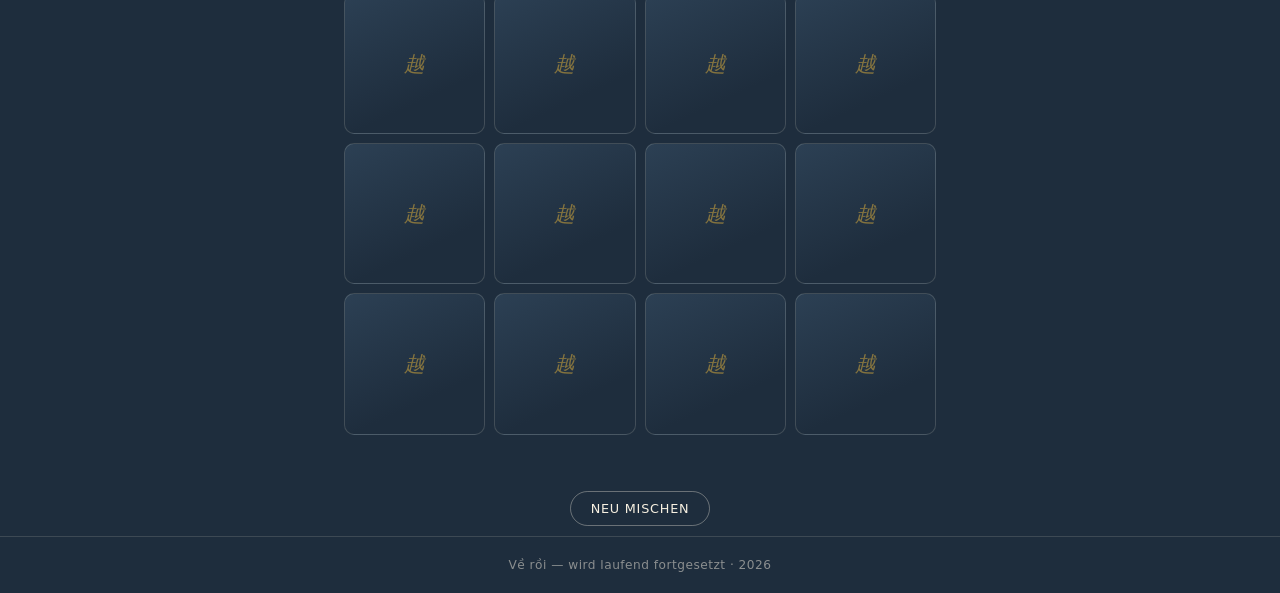
==== commit ce610ab9: "Add files via upload" ====
--- a/index.html
+++ b/index.html
@@ -14,7 +14,7 @@
     <a class="wordmark" href="index.html">Xin chào<span class="dot">!</span></a>
     <nav class="main-nav">
       <a href="#journal">Das Journal</a>
-      <a href="#footer">Über die Reise</a>
+      <a href="#footer">Memory</a>
     </nav>
   </div>
 </header>
